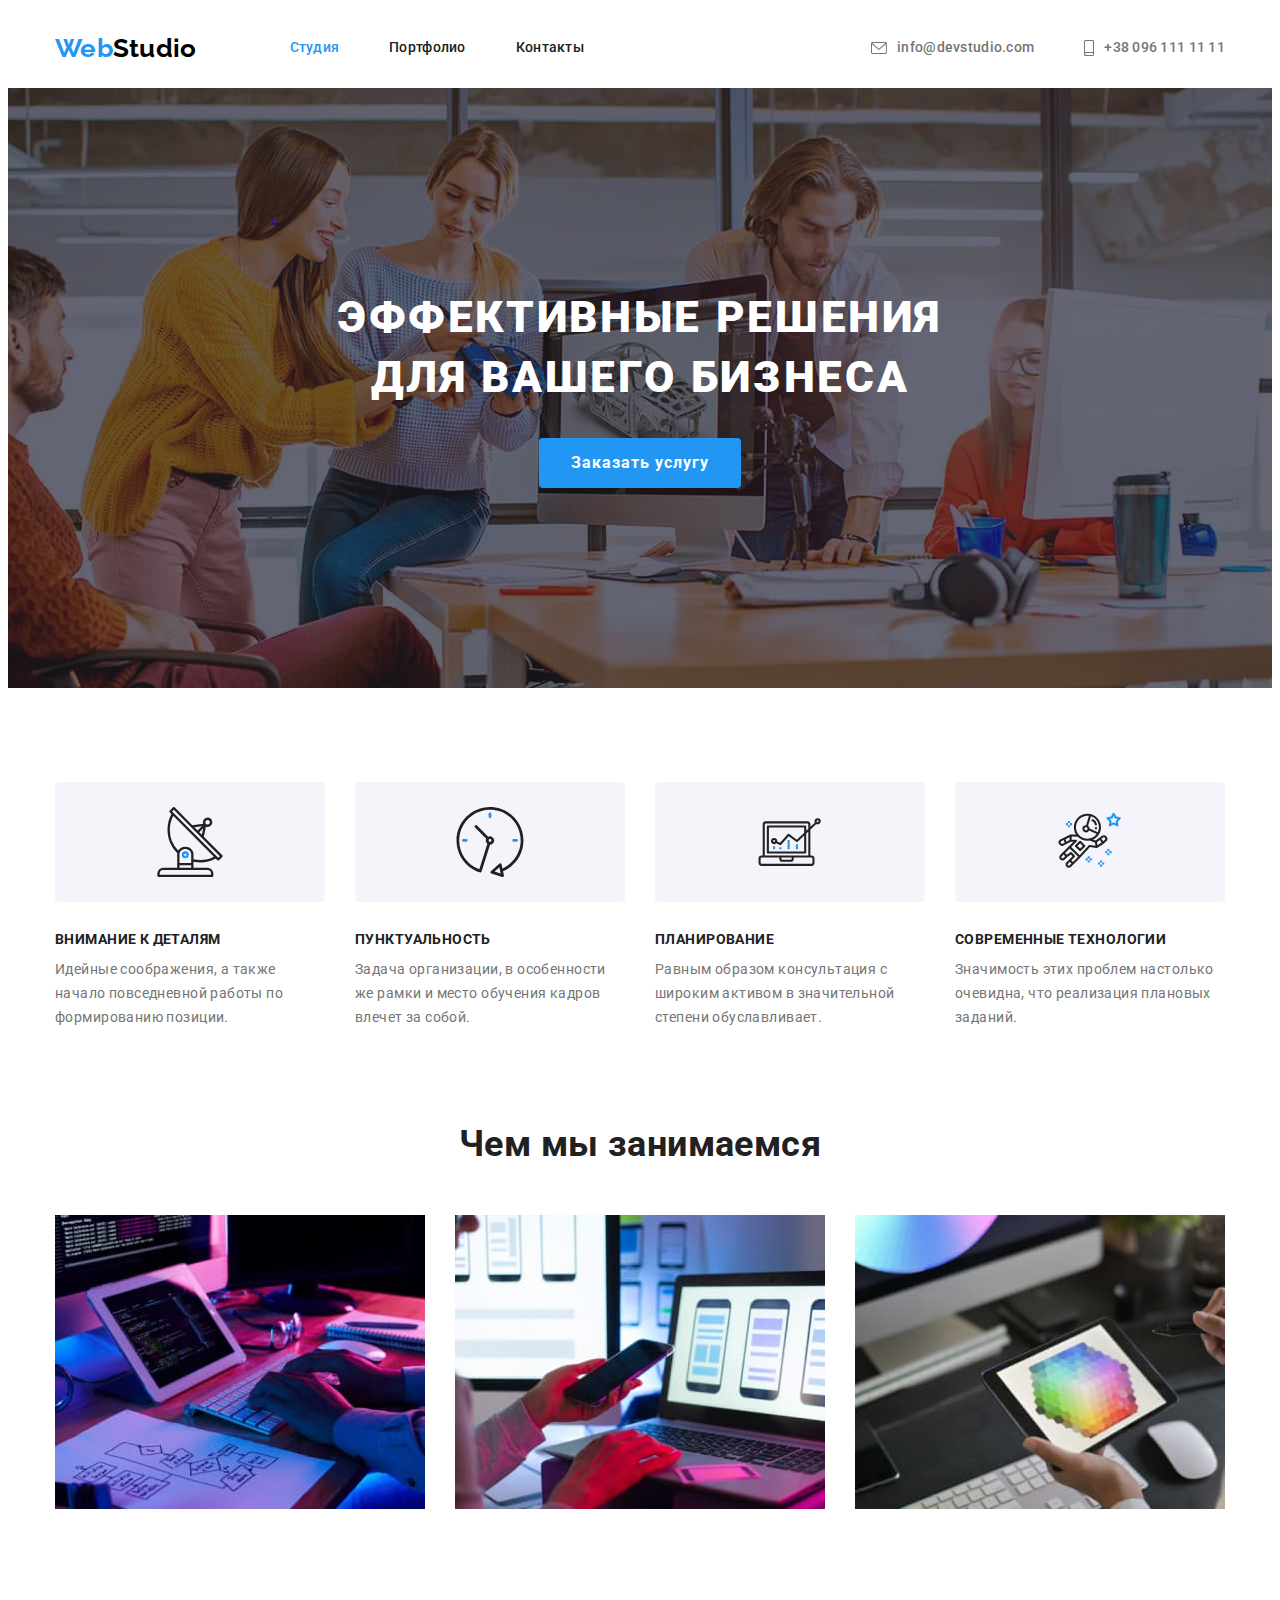
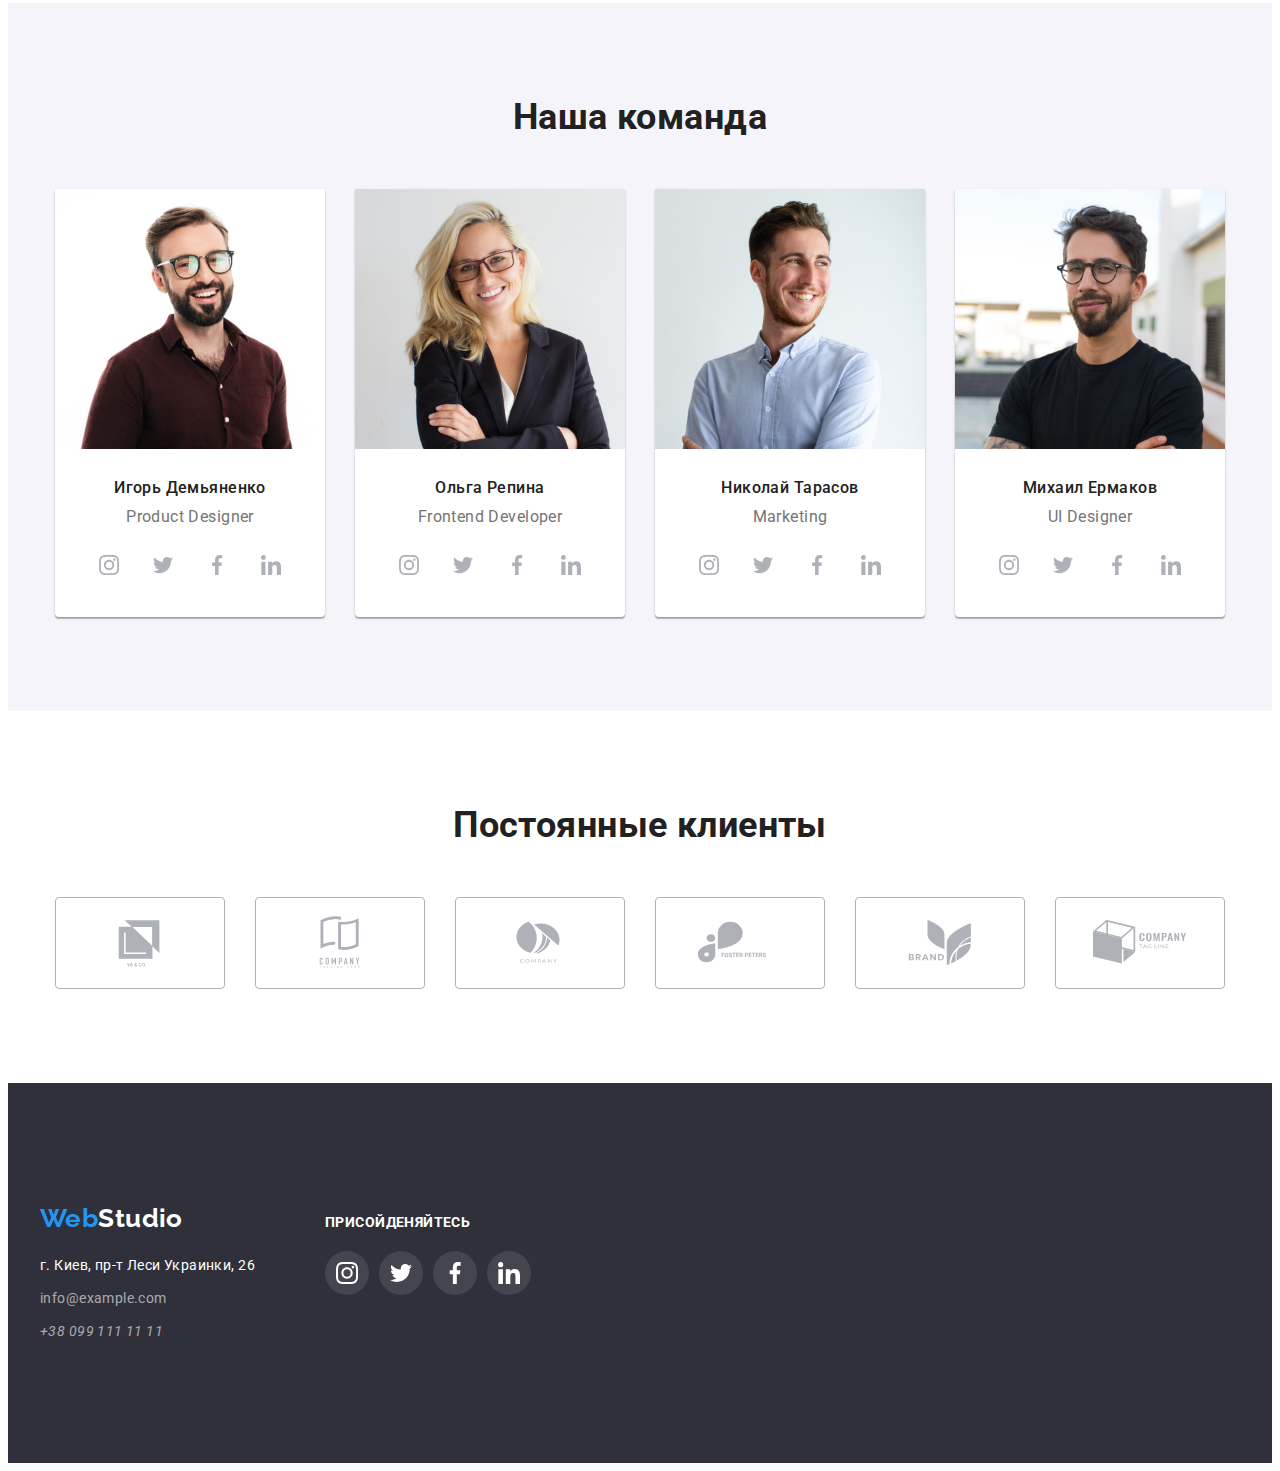
==== index.html @ d9e4a41f "Initial commit" ====
<!DOCTYPE html>
  <html lang="ru">
    <head>
      <meta charset="UTF-8" />
      <meta http-equiv="X-UA-Compatible" content="IE=edge" />
      <meta name="viewport" content="width=device-width, initial-scale=1.0" />
      <title>WebStudio</title>
      <link rel="preconnect" href="https://fonts.googleapis.com" />
      <link rel="preconnect" href="https://fonts.gstatic.com" crossorigin />
      <link rel="stylesheet" href="https://cdnjs.cloudflare.com/ajax/libs/modern-normalize/1.1.0/modern-normalize.min.css" integrity="sha512-wpPYUAdjBVSE4KJnH1VR1HeZfpl1ub8YT/NKx4PuQ5NmX2tKuGu6U/JRp5y+Y8XG2tV+wKQpNHVUX03MfMFn9Q==" crossorigin="anonymous" referrerpolicy="no-referrer" />
      <link
        href="https://fonts.googleapis.com/css2?family=Raleway:wght@700&family=Roboto:wght@400;500;700;900&display=swap"
        rel="stylesheet"
      />
      <link rel="stylesheet" href="./css/styles.css" />
    </head>
    <body>
      <!-------------------- header --------------------->
      <header class="header">
        <div class="header-container container ">
        <nav class="header-nav header-container">
        <a href="./index.html" class="header-logo logo link" lang="en"
            ><span class="logo-part">Web</span>Studio</a
          >
          <ul class="header-list list header-container">
            <li class="header-item">
              <a href="./index.html" class="header-link header link accent current">Студия</a>
            </li>
            <li class="header-item">
              <a href="./portfolio.html" class="header-link header link accent">Портфолио</a>
            </li>
            <li class="header-item">
              <a href="" class="header-link header link accent">Контакты</a>
            </li>
          </ul>
        </nav>
        <ul class="header-address list header-container">
          <li class="header-contact">
            <a href="mailto:info@devstudio.com" class="header-mail header link accent">
            <svg class="mail-logo icon" width="16" height="12"><use href="./images/icon-svg.svg#icon-mail"></use></svg>
              info@devstudio.com
          </a>
          </li>
          <li class="header-contact ">
            <a href="tel:+380961111111" class="header-tel header link accent">
            <svg class="phone-logo icon" width="10" height="16"><use href="./images/icon-svg.svg#icon-phone"></use></svg>
            +38 096 111 11 11</a>
          </li>
        </ul>
        </div>
      </header>
      <!-------------------- hero --------------------->
      <main>
        <section class="hero">
          <div class="container">
          <!--Эффективные решения для вашего бизнеса-->
          <h1 class="hero-title">Эффективные решения  для вашего бизнеса</h1>
          <button type="button" class="hero-button">Заказать услугу</button>
          </div>
        </section>
        <!-------------------- benefits --------------------->
        
        <section class="benefits section">
          <!--скрыть при помощи css (скрытый текст)-->
          <div class="container">
            <h2 class="benefits-title visually-hidden">Особенности компании</h2>
          <ul class="benefits-list list">
            <li class="benefits-item">
              <div class="benefits-img">
                <svg class="benefits-icon" width="70" height="70"><use href="./images/icon-svg.svg#icon-antenna"></use></svg>
              </div>
              <h3 class="benefits-pre-text">Внимание к деталям</h3>
              <p class="benefits-text">
                Идейные соображения, а также начало повседневной работы по
                формированию позиции.
              </p>
            </li>
            <li class="benefits-item">
              <div class="benefits-img">
                <svg class="benefits-icon" width="70" height="70"><use href="./images/icon-svg.svg#icon-clock"></use></svg>
              </div>
              <h3 class="benefits-pre-text">Пунктуальность</h3>
              <p class="benefits-text">
                Задача организации, в особенности же рамки и место обучения кадров
                влечет за собой.
              </p>
            </li>
            <li class="benefits-item">
              <div class="benefits-img">
                <svg class="benefits-icon" width="70" height="70"><use href="./images/icon-svg.svg#icon-diagram"></use></svg>
              </div>
              <h3 class="benefits-pre-text">Планирование</h3>
              <p class="benefits-text">
                Равным образом консультация с широким активом в значительной
                степени обуславливает.
              </p>
            </li>
            <li class="benefits-item">
              <div class="benefits-img">
                <svg class="benefits-icon" width="70" height="70"><use href="./images/icon-svg.svg#icon-astronaut"></use></svg>
              </div>
              <h3 class="benefits-pre-text">Современные технологии</h3>
              <p class="benefits-text">
                Значимость этих проблем настолько очевидна, что реализация
                плановых заданий.
              </p>
            </li>
          </ul></div>
        </section>
        <!-------------------- inform --------------------->
        <section class="inform section">
        <div class="container">  
          <h2 class="inform-title title">Чем мы занимаемся</h2>
          <ul class="inform-list list">
            <li class="inform-item">
              <img
                src="./images/img.jpg"
                alt="написание кода"
                width="370"
                height="294"
                class="inform-image"
              />
            </li>
            <li class="inform-item">
              <img
                src="./images/img-second.jpg"
                alt="разработка интерфеса"
                width="370"
                height="294"
                class="inform-image"
              />
            </li>
            <li class="inform-item">
              <img
                src="./images/img-3.jpg"
                alt="дизайн"
                width="370"
                height="294"
                class="inform-image"
              />
            </li>
          </ul></div>
        </section>
        <!-------------------- personal --------------------->
        <section class="personal section">
      <div class="container">   
        <h2 class="personal-title title">Наша команда</h2>
          <ul class="personal-list">
            <li class="personal-item list" >
              <img
                src="./images/ProductDesigner.jpg"
                alt="Product_Designer"
                width="270"
                height="260"
                class="personal-image"
              />
              <div class="card-team">
              <h3 class="personal-name">Игорь Демьяненко</h3>
              <p class="personal-text">Product Designer</p>
              <ul class="personal-soc list">
                <li class="personal-soc-item"><a href="" target="blank" rel="nofollow noopener noreferrer" class="personal-soc-link link"><svg class="personal-soc-icon"><use href="./images/icon-svg.svg#icon-instagram"></use></svg></a></li>
                <li class="personal-soc-item"><a href="" target="blank" rel="nofollow noopener noreferrer" class="personal-soc-link link"><svg class="personal-soc-icon"> <use href="./images/icon-svg.svg#icon-twitter"></use></svg></a></li>
                <li class="personal-soc-item"><a href="" target="blank" rel="nofollow noopener noreferrer" class="personal-soc-link link"><svg class="personal-soc-icon"> <use href="./images/icon-svg.svg#icon-facebook"></use></svg></a></li>
                <li class="personal-soc-item"><a href="" target="blank" rel="nofollow noopener noreferrer" class="personal-soc-link link"><svg class="personal-soc-icon"> <use href="./images/icon-svg.svg#icon-linkedin"></use></svg></a></li>
              </ul>
              </div>
            </li>
            <li class="personal-item list">
              <img
                src="./images/FrontendDeveloper.jpg"
                alt="FrontendDeveloper"
                width="270"
                height="260"
                class="personal-image"
              />
              <div class="card-team">
              <h3 class="personal-name">Ольга Репина</h3>
              <p class="personal-text">Frontend Developer</p>
            <ul class="personal-soc list">
                <li class="personal-soc-item"><a href="" target="blank" rel="nofollow noopener noreferrer" class="personal-soc-link link"><svg class="personal-soc-icon"><use href="./images/icon-svg.svg#icon-instagram"></use></svg></a></li>
                <li class="personal-soc-item"><a href="" target="blank" rel="nofollow noopener noreferrer" class="personal-soc-link link"><svg class="personal-soc-icon"> <use href="./images/icon-svg.svg#icon-twitter"></use></svg></a></li>
                <li class="personal-soc-item"><a href="" target="blank" rel="nofollow noopener noreferrer" class="personal-soc-link link"><svg class="personal-soc-icon"> <use href="./images/icon-svg.svg#icon-facebook"></use></svg></a></li>
                <li class="personal-soc-item"><a href="" target="blank" rel="nofollow noopener noreferrer" class="personal-soc-link link"><svg class="personal-soc-icon"> <use href="./images/icon-svg.svg#icon-linkedin"></use></svg></a></li>
              </ul>
            </div>
            </li>
            <li class="personal-item list">
              <img
                src="./images/Marketing.jpg"
                alt="Marketing"
                width="270"
                height="260"
                class="personal-image"
              />
              <div class="card-team">
              <h3 class="personal-name">Николай Тарасов</h3>
              <p class="personal-text">Marketing</p>
              <ul class="personal-soc list">
                <li class="personal-soc-item"><a href="" target="blank" rel="nofollow noopener noreferrer" class="personal-soc-link link"><svg class="personal-soc-icon"><use href="./images/icon-svg.svg#icon-instagram"></use></svg></a></li>
                <li class="personal-soc-item"><a href="" target="blank" rel="nofollow noopener noreferrer" class="personal-soc-link link"><svg class="personal-soc-icon"> <use href="./images/icon-svg.svg#icon-twitter"></use></svg></a></li>
                <li class="personal-soc-item"><a href="" target="blank" rel="nofollow noopener noreferrer" class="personal-soc-link link"><svg class="personal-soc-icon"> <use href="./images/icon-svg.svg#icon-facebook"></use></svg></a></li>
                <li class="personal-soc-item"><a href="" target="blank" rel="nofollow noopener noreferrer" class="personal-soc-link link"><svg class="personal-soc-icon"> <use href="./images/icon-svg.svg#icon-linkedin"></use></svg></a></li>
              </ul>
              </div>
            </li>
            <li class="personal-item list">
              <img
                src="./images/UIDesigner.jpg"
                alt="UIDesigner"
                width="270"
                height="260"
                class="personal-image"
              />
              <div class="card-team">
              <h3 class="personal-name">Михаил Ермаков</h3>
              <p class="personal-text">UI Designer</p>
              <ul class="personal-soc list">
                <li class="personal-soc-item"><a href="" target="blank" rel="nofollow noopener noreferrer" class="personal-soc-link link"><svg class="personal-soc-icon"><use href="./images/icon-svg.svg#icon-instagram"></use></svg></a></li>
                <li class="personal-soc-item"><a href="" target="blank" rel="nofollow noopener noreferrer" class="personal-soc-link link"><svg class="personal-soc-icon"> <use href="./images/icon-svg.svg#icon-twitter"></use></svg></a></li>
                <li class="personal-soc-item"><a href="" target="blank" rel="nofollow noopener noreferrer" class="personal-soc-link link"><svg class="personal-soc-icon"> <use href="./images/icon-svg.svg#icon-facebook"></use></svg></a></li>
                <li class="personal-soc-item"><a href="" target="blank" rel="nofollow noopener noreferrer" class="personal-soc-link link"><svg class="personal-soc-icon"> <use href="./images/icon-svg.svg#icon-linkedin"></use></svg></a></li>
              </ul>
              </div>
            </li>
          </ul></div>
        </section>
      </main>
      <!-------------------- client --------------------->
      <section class="client-section section">
        <div class="our-client container">
        <h2 class="title-client title">Постоянные клиенты</h2>
        <ul class="list list-client">
          <li class="item-client">
            <a href="" class="link client-link" target="_blank" rel="noreferrer noopener nofollow">
              <svg class="client-icon" >
                <use href="./images/icon-svg.svg#icon-yaco"></use>
              </svg>
            </a>
          </li>
          <li class="item-client">
            <a href="" class="link client-link" target="_blank" rel="noreferrer noopener nofollow">
              <svg class="client-icon">
                <use href="./images/icon-svg.svg#icon-tagle-here"></use>
              </svg>
            </a>
          </li>
          <li class="item-client">
            <a href="" class="link client-link" target="_blank" rel="noreferrer noopener nofollow">
              <svg class="client-icon">
                <use href="./images/icon-svg.svg#icon-company"></use>
              </svg>
            </a>
          </li>
          <li class="item-client">
            <a href="" class="link client-link" target="_blank" rel="noreferrer noopener nofollow">
              <svg class="client-icon">
                <use href="./images/icon-svg.svg#icon-foster-peters"></use>
              </svg>
            </a>
          </li>
          <li class="item-client">
            <a href="" class="link client-link" target="_blank" rel="noreferrer noopener nofollow">
              <svg class="client-icon">
                <use href="./images/icon-svg.svg#icon-brend"></use>
              </svg>
            </a>
          </li>
          <li class="item-client">
            <a href="" class="link client-link" target="_blank" rel="noreferrer noopener nofollow">
              <svg class="client-icon">
                <use href="/images/icon-svg.svg#icon-company-tag-line"></use>
              </svg>
            </a>
          </li>
        </ul>
      </div>
      </section>
        <!-------------------- contacts-footer --------------------->
      <div class="footer-container footer">
      <footer class="container footer footer-container ">
        <div class="footer-secsion " >
        <a href="./index.html" class="footer-logo logo link" lang="en"
            ><span class="logo-part">Web</span>Studio</a
          >
        <address class="contact-footer ">
          <ul class="contact-list list">
            <li class="contact-item">
              <a
                href="https://goo.gl/maps/FX4csDSYSpoSxQZz6"
                target="_blank"
                rel="noopener nofollow noreferrer"
                class="contact-link contact link btn-accent"
              >
                г. Киев, пр-т Леси Украинки, 26
              </a>
            </li>
            <li class="contact-item">
              <a href="mailto:info@example.com" class="contact-mail contact link btn-accent"
                >info@example.com</a
              >
            </li>
            <li class="contact-item">
              <a href="tel:+380991111111" class="contact-tel contact link btn-accent"
                >+38 099 111 11 11</a
              >
            </li>
          </ul>
          </address>
        </div>
        <!-------------------- contacts-footer-soc --------------------->
        <div>
          <p class="text-footer-soc">Присойденяйтесь</p>
            <ul class="list list-footer-soc">
              <li class="item-footer-soc">
                <a href="" target="_blank" rel="noreferrer nofollow noopener" class="link link-footer-soc">
                  <svg class="icon-footer-soc">
                    <use href="./images/icon-svg.svg#icon-instagram"></use>
                  </svg>
                </a>
              </li>
              <li class="item-footer-soc">
                <a href="" target="_blank" rel="noreferrer nofollow noopener" class="link link-footer-soc">
                  <svg class="icon-footer-soc">
                    <use href="./images/icon-svg.svg#icon-twitter"></use>
                  </svg>
                </a>
              </li>
              <li class="item-footer-soc">
                <a href="" target="_blank" rel="noreferrer nofollow noopener" class="link link-footer-soc">
                  <svg class="icon-footer-soc">
                    <use href="./images/icon-svg.svg#icon-facebook"></use>
                  </svg>
                </a>
              </li>
              <li class="item-footer-soc">
                <a href="" target="_blank" rel="noreferrer nofollow noopener" class="link link-footer-soc">
                  <svg class="icon-footer-soc">
                    <use href="./images/icon-svg.svg#icon-linkedin"></use>
                  </svg>
                </a>
              </li>
            </ul>
        </div>
      </div>
    </section>
    </body>
  </html>
---- css/styles.css ----
:root {
  --background-white-color: #fff;
  --accent-blue-color: #2196f3;
  --text-link-color: #212121;
  --logo-black-color: #000000;
  --hero-white-color: #fff;
  --background-hero-color: #2f303a; /*тимчасово*/
  --main-body-color: #757575;
  --btn-black-color: #212121;
  --btn-back-color: #2196f3;
  --btn-white-color: #fff;
  --header-link-color: #212121;
  --personal-back-color: #f5f4fa;
  --footer-contact-color: rgba(255, 255, 255, 0.6);
  --footer-text-white: #fff;
  --portfolio-btn-background-color: #f5f4fa;
  --portfolio-btn-txt-color: #212121;
  --btn-back-hover-color: #188ce8;
  --card-back-personal-color: #fff;
  --card-back-portfolio-color: #fff;
  --icon-color-back: #afb1b8;
  --footer-icon-color: #ffffff;
  --footer-icon-back: rgba(255, 255, 255, 0.1);
  --border-client-icon: #afb1b8;
  --client-icon: #afb1b8;
  --background-benefits-icon: #f5f4fa;
}
body {
  font-family: 'Roboto', sans-serif;
  letter-spacing: 0.03em;
  color: var(--main-body-color);
  font-size: 14px;
  background-color: var(--background-white-color);
}

p,
h1,
h2,
h3,
h4,
h5,
h6 {
  margin: 0;
}
ul {
  margin: 0;
  padding-left: 0;
}
img {
  display: block;
  max-width: 100%;
  height: auto;
}
button {
  display: block;
  margin: 0 auto;
  cursor: pointer;
  border: none;
  border-radius: 4px;
}
.container {
  width: 1200px;
  padding-left: 15px;
  padding-right: 15px;
  margin: 0 auto;
}
.section {
  padding-top: 94px;
  padding-bottom: 94px;
}
.list {
  margin: 0;
  padding-left: 0;
  list-style: none;
}
.link {
  text-decoration: none;
}
.visually-hidden {
  position: absolute;
  white-space: nowrap;
  width: 1px;
  height: 1px;
  overflow: hidden;
  border: 0;
  padding: 0;
  clip: rect(0 0 0 0);
  clip-path: inset(50%);
  margin: -1px;
}
*,
*::before,
*::after {
  box-sizing: border-box;
}

/*-------------------- header ---------------------*/
.header-container {
  display: flex;
  align-items: center;
}
.header-list {
  display: flex;
}
.header-list .header-item + .header-item {
  margin-left: 50px;
}
.header-logo {
  display: inline;
  margin-right: 93px;
}
.logo {
  font-family: 'Raleway', sans-serif;
  color: var(--logo-black-color);
  font-weight: 700;
  font-size: 26px;
  line-height: 1.19;
}
.title {
  font-weight: 700;
  font-size: 36px;
  line-height: 1.16;
  text-align: center;
  color: var(--text-link-color);
}
.header {
  display: flex;
  align-items: center;
  font-weight: 500;
  line-height: 1.14;
  letter-spacing: 0.02em;
}

.header-logo span {
  color: var(--accent-blue-color);
}
.header-link {
  display: block;
  padding-top: 32px;
  padding-bottom: 32px;

  color: var(--header-link-color);
}
.header-address {
  display: flex;
  margin-left: auto;
}
.header-address .header-contact + .header-contact {
  margin-left: 50px;
}
.accent:hover,
.accent:focus {
  color: var(--accent-blue-color);
}
.current {
  color: var(--accent-blue-color);
}
.header-mail,
.header-tel {
  color: var(--main-body-color);
}
.icon {
  margin-right: 10px;
  fill: currentColor;
}
/*-------------------- hero --------------------*/
.hero {
  text-align: center;
  background-color: var(--background-hero-color);
  background-image: linear-gradient(
      rgba(47, 48, 58, 0.4),
      rgba(47, 48, 58, 0.4)
    ),
    url(../images/hero-img.jpg);
  background-repeat: no-repeat;
  background-position: center;
  background-size: cover;
  max-width: 1600px;
  height: 600px;
  margin: 0 auto;

  padding-top: 200px;
  padding-bottom: 200px;
}
.hero-title {
  width: 696px;
  margin-left: auto;
  margin-right: auto;
  margin-bottom: 30px;
  font-weight: 900;
  font-size: 44px;
  line-height: 1.36;
  text-align: center;
  letter-spacing: 0.06em;
  text-transform: uppercase;
  color: var(--hero-white-color);
}
.hero-button {
  padding: 10px 32px;
  border: 0px;

  font-family: inherit;
  font-style: normal;
  font-weight: 700;
  font-size: 16px;
  line-height: 1.88;
  letter-spacing: 0.06em;
  color: var(--btn-white-color);
  background-color: var(--btn-back-color);
  cursor: pointer;
}
.hero-button:hover,
.hero-button:focus {
  background-color: var(--btn-back-hover-color);
  box-shadow: 0px 4px 4px rgba(0, 0, 0, 0.15);
}

/*-------------------- benefits --------------------*/
.benefits-list {
  display: flex;
  column-gap: 30px;
}
.benefits-img {
  display: flex;
  justify-content: center;
  align-items: center;
  gap: 30px;

  width: 270px;
  height: 120px;
  background-color: var(--background-benefits-icon);
  border-radius: 4px;
  margin-bottom: 30px;
}
.benefits-item {
  width: calc((100% - 90px) / 4);
}
.benefits-pre-text {
  margin-bottom: 10px;
  font-size: 14px;
  font-weight: 700;
  line-height: 1.14;
  color: var(--text-link-color);
  text-transform: uppercase;
}
.benefits-text {
  line-height: 1.71;
}
/*-------------------- inform --------------------*/
.inform {
  padding-top: 0;
}
.inform-list {
  display: flex;
  column-gap: 30px;
}
.inform-item {
  width: calc((100% - 60px) / 3);
}
.inform-title {
  margin-bottom: 50px;
}
/*-------------------- personal --------------------*/
.personal {
  background-color: var(--personal-back-color);
}
.personal-list {
  display: flex;
  column-gap: 30px;
}
.personal-item {
  width: calc((100% - 90px) / 4);
  max-width: 100%;
  height: auto;

  background: var(--card-back-personal-color);
  box-shadow: 0px 1px 3px rgba(0, 0, 0, 0.12), 0px 1px 1px rgba(0, 0, 0, 0.14),
    0px 2px 1px rgba(0, 0, 0, 0.2);
  border-radius: 0px 0px 4px 4px;
}
.card-team {
  padding: 30px 0;
}
.personal-name {
  margin-bottom: 10px;
  text-align: center;
  font-weight: 500;
  font-size: 16px;
  line-height: 1.18;
  color: var(--text-link-color);
}
.personal-text {
  text-align: center;
  font-size: 16px;
  line-height: 1.18;
  margin-bottom: 16px;
}
.personal-title {
  margin-bottom: 50px;
}
.personal-soc {
  display: flex;
  justify-content: center;
  gap: 10px;
}
.personal-soc-link {
  display: flex;
  align-items: center;
  justify-content: center;
  width: 44px;
  height: 44px;
  border-radius: 50%;
  color: var(--border-client-icon);
}
.personal-soc-icon {
  fill: currentColor;
  width: 20px;
  height: 20px;
}
.personal-soc-link:hover,
.personal-soc-link:focus {
  background-color: var(--accent-blue-color);
  color: var(--btn-white-color);
}

/*-----------------------client---------------------------- */
.title-client {
  margin-bottom: 50px;
}
.list-client {
  display: flex;
  justify-content: center;
  gap: 30px;
}
.client-link {
  display: flex;
  justify-content: center;
  align-items: center;
  border: 1px solid var(--border-client-icon);
  color: var(--client-icon);
  border-radius: 4px;
  width: 170px;
  height: 92px;
}
.client-link:hover,
.client-link:focus {
  border-color: var(--accent-blue-color);
  color: var(--accent-blue-color);
}

.client-icon {
  fill: currentColor;
  width: 106px;
  height: 60px;
}

/*------------------ contacts-footer ------------*/
.footer-container {
  display: flex;
  align-items: baseline;
}
.footer-secsion {
  margin-right: 70px;
}
.footer {
  background-color: var(--background-hero-color);
  padding: 60px 0;
}
.footer-logo {
  display: block;
  color: var(--hero-white-color);
  margin-bottom: 20px;
}
.logo-part {
  color: var(--accent-blue-color);
}
.contact-item:not(:last-child) {
  font-style: normal;
  margin-bottom: 9px;
}
.contact {
  line-height: 1.71;
}
.contact-mail,
.contact-tel {
  color: rgba(255, 255, 255, 0.6);
}
.contact-link {
  color: var(--footer-text-white);
}
.btn-accent:hover,
.btn-accent:focus {
  color: var(--accent-blue-color);
}

/* ----------------contacts-footer-soc------------------ */

.list-footer-soc {
  display: flex;
  gap: 10px;
}

.text-footer-soc {
  margin-bottom: 20px;

  font-weight: 700;
  font-size: 14px;
  line-height: 1.14;
  letter-spacing: 0.03em;
  text-transform: uppercase;
  color: var(--footer-text-white);
}
.link-footer-soc {
  display: flex;
  align-items: center;
  justify-content: center;
  color: var(--footer-icon-color);

  width: 44px;
  height: 44px;
  border-radius: 50%;
  background-color: var(--footer-icon-back);
  background-repeat: no-repeat;
  background-position: center;
  background-size: cover;
  max-width: 1600px;
  margin: 0 auto;
}
.link-footer-soc:hover,
.link-footer-soc:focus {
  background-color: var(--accent-blue-color);
}
.icon-footer-soc {
  width: 22px;
  height: 22px;
  fill: currentColor;
}
/*--------------------- portfolio --------------------*/
.header-portfolio {
  border-bottom: 1px solid #ececec;
}
.porfolio-list-button {
  display: flex;
  justify-content: center;
  margin-left: auto;
  margin-right: auto;
  margin-bottom: 50px;
  gap: 8px;
}
/* .porfolio-list-button > .porfolio-item:not(:last-child) {
  margin-right: 8px;
} */

.portfolio-list {
  display: flex;
  flex-wrap: wrap;
  gap: 30px;
}
.portfolio-link {
  display: block;
}
.portfolio-link:hover,
.portfolio-link:focus {
  box-shadow: 0px 1px 1px rgba(0, 0, 0, 0.12), 0px 4px 4px rgba(0, 0, 0, 0.06),
    1px 4px 6px rgba(0, 0, 0, 0.16);
}
.portfolio-item-after {
  width: calc((100% - 60px) / 3);
}

.portfolio-card {
  padding: 20px 24px;
  border: 1px solid #eeeeee;
  border-top: 0;
}
.portfolio-title {
  margin-bottom: 4px;

  font-weight: 700;
  font-size: 18px;
  line-height: 2;
  letter-spacing: 0.06em;
  color: var(--text-link-color);
}
.portfolio-text {
  font-size: 16px;
  line-height: 1.88;
  color: var(--main-body-color);
}

.portfolio-button {
  padding: 6px 22px;
  border-radius: 4px;
  border: 0;
  cursor: pointer;

  font-weight: 500;
  font-size: 16px;
  line-height: 1.62;
  background-color: var(--portfolio-btn-background-color);
  color: var(--portfolio-btn-txt-color);
  letter-spacing: 0.03em;
}

.portfolio-button:hover,
.portfolio-button:focus {
  background-color: var(--btn-back-color);
  color: var(--btn-white-color);
  box-shadow: 0px 3px 1px rgba(0, 0, 0, 0.1), 0px 1px 2px rgba(0, 0, 0, 0.08),
    0px 2px 2px rgba(0, 0, 0, 0.12);
}
.portfolio-current {
  background-color: var(--accent-blue-color);
  color: var(--btn-white-color);
  box-shadow: 0px 3px 1px rgba(0, 0, 0, 0.1), 0px 1px 2px rgba(0, 0, 0, 0.08),
    0px 2px 2px rgba(0, 0, 0, 0.12);
}
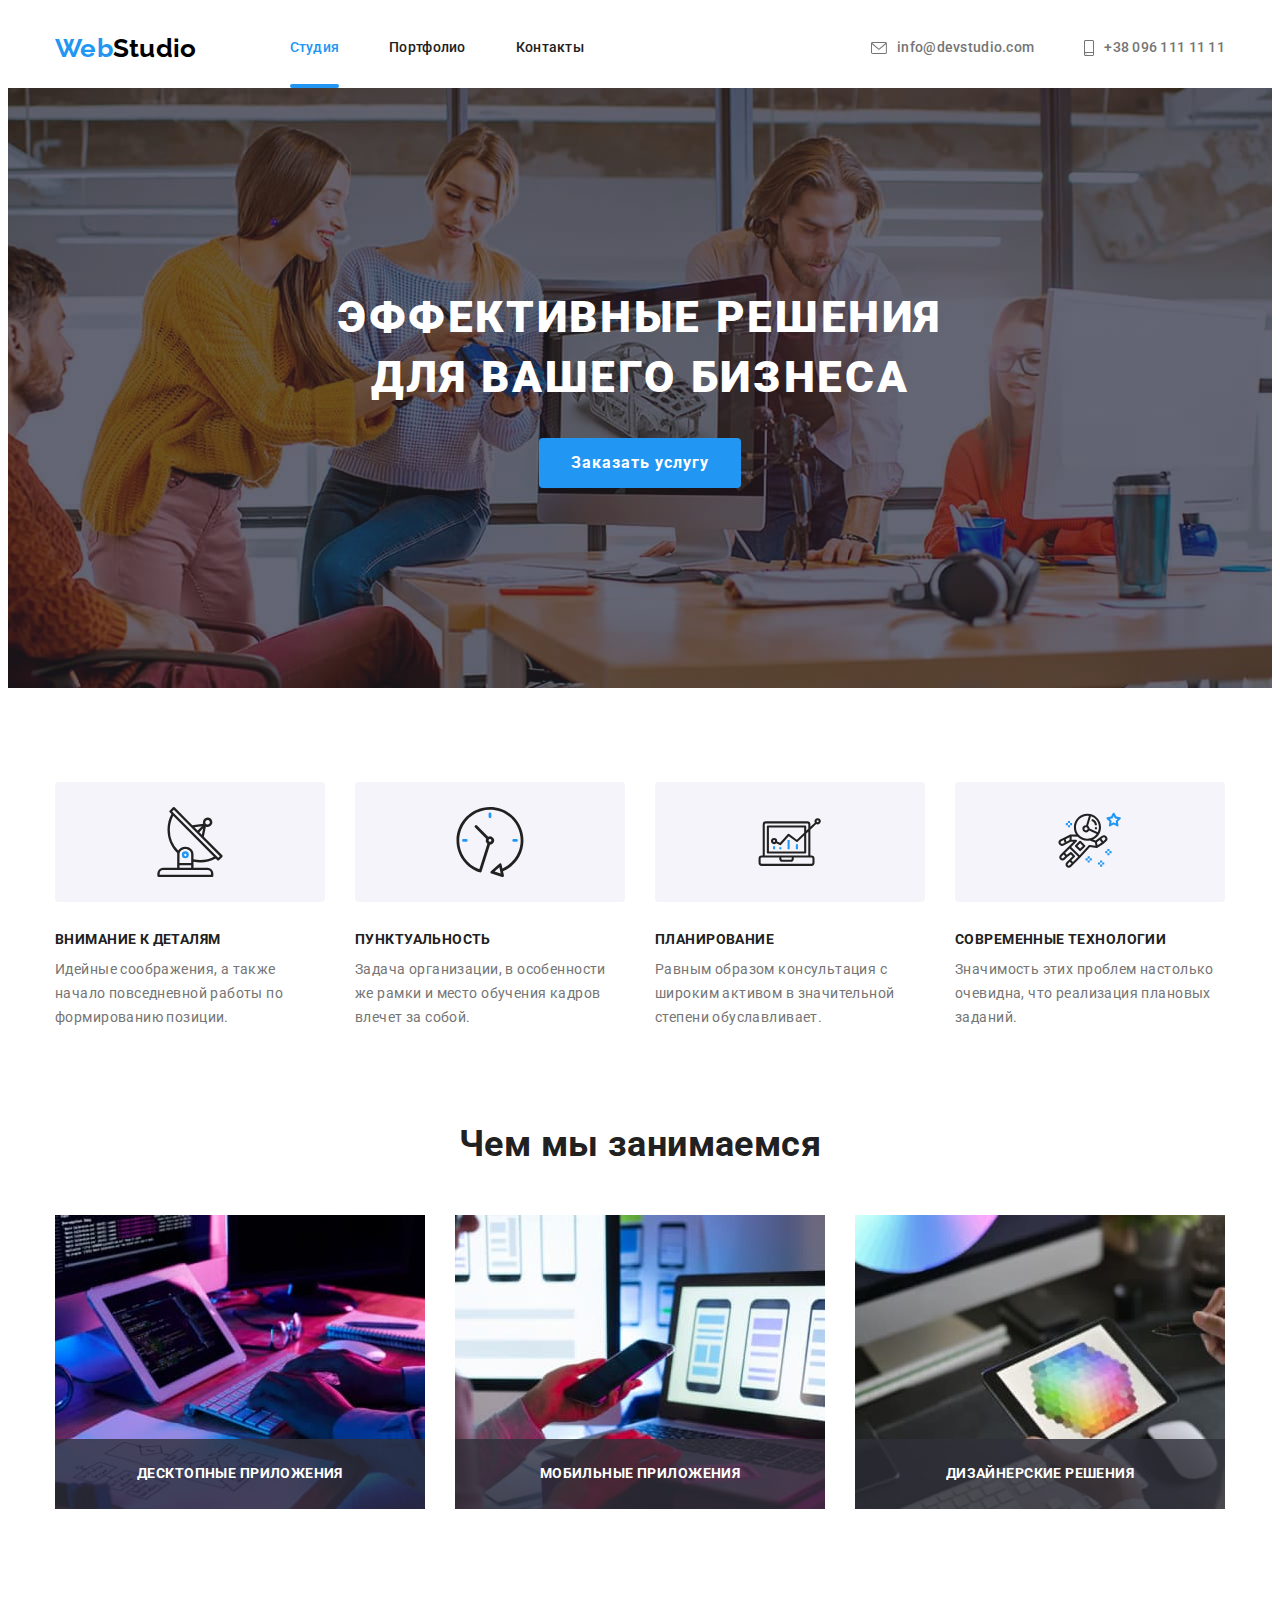
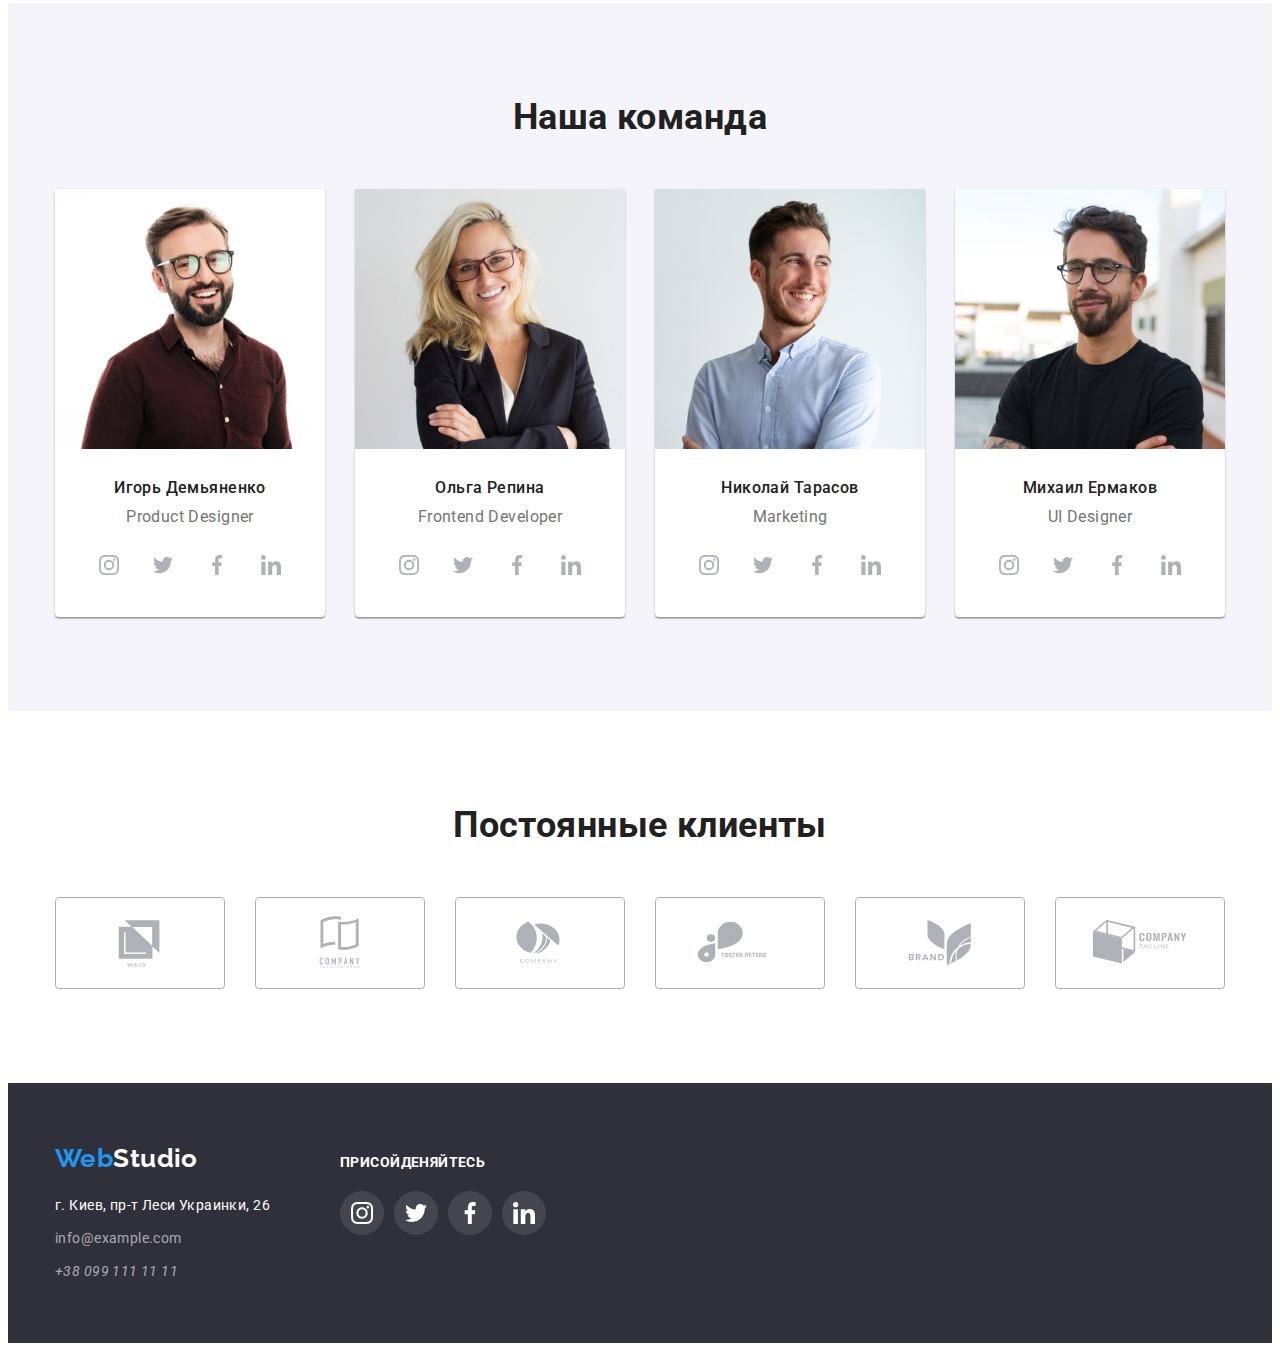
==== commit d92771c0: "1" ====
--- a/index.html
+++ b/index.html
@@ -55,7 +55,7 @@
           <div class="container">
           <!--Эффективные решения для вашего бизнеса-->
           <h1 class="hero-title">Эффективные решения  для вашего бизнеса</h1>
-          <button type="button" class="hero-button">Заказать услугу</button>
+          <button type="button" class="hero-button" data-modal-open>Заказать услугу</button>
           </div>
         </section>
         <!-------------------- benefits --------------------->
@@ -109,10 +109,11 @@
         </section>
         <!-------------------- inform --------------------->
         <section class="inform section">
-        <div class="container">  
+        <div class=" container">  
           <h2 class="inform-title title">Чем мы занимаемся</h2>
           <ul class="inform-list list">
             <li class="inform-item">
+              <div class="inform-img-thumb">
               <img
                 src="./images/img.jpg"
                 alt="написание кода"
@@ -120,8 +121,12 @@
                 height="294"
                 class="inform-image"
               />
+              
+              <p class="text-inform">Десктопные приложения</p>
+                          </div>
             </li>
             <li class="inform-item">
+              <div class="inform-img-thumb">
               <img
                 src="./images/img-second.jpg"
                 alt="разработка интерфеса"
@@ -129,8 +134,11 @@
                 height="294"
                 class="inform-image"
               />
+              <p class="text-inform">Мобильные приложения</p>
+            </div>
             </li>
             <li class="inform-item">
+              <div class="inform-img-thumb">
               <img
                 src="./images/img-3.jpg"
                 alt="дизайн"
@@ -138,6 +146,8 @@
                 height="294"
                 class="inform-image"
               />
+              <p class="text-inform">Дизайнерские решения</p>
+            </div>
             </li>
           </ul></div>
         </section>
@@ -268,7 +278,7 @@
           <li class="item-client">
             <a href="" class="link client-link" target="_blank" rel="noreferrer noopener nofollow">
               <svg class="client-icon">
-                <use href="/images/icon-svg.svg#icon-company-tag-line"></use>
+                <use href="./images/icon-svg.svg#icon-company-tag-line"></use>
               </svg>
             </a>
           </li>
@@ -276,8 +286,9 @@
       </div>
       </section>
         <!-------------------- contacts-footer --------------------->
-      <div class="footer-container footer">
-      <footer class="container footer footer-container ">
+      
+      <footer class="footer ">
+        <div class="footer-container container">
         <div class="footer-secsion " >
         <a href="./index.html" class="footer-logo logo link" lang="en"
             ><span class="logo-part">Web</span>Studio</a
@@ -343,5 +354,13 @@
         </div>
       </div>
     </section>
+    <div class="backdrop is-hidden" data-modal>
+    <div class="modal">
+      <button type="button" class="icon-close" data-modal-close>
+        <svg class="icon-btn" width="18" height="18"><use href="./images/icon-svg.svg#icon-close"></use></svg>
+      </button>
+    </div>
+    </div>
+    <script src="./js/modal.js"></script>
     </body>
   </html>--- a/css/styles.css
+++ b/css/styles.css
@@ -24,6 +24,9 @@
   --border-client-icon: #afb1b8;
   --client-icon: #afb1b8;
   --background-benefits-icon: #f5f4fa;
+  --back-inform-text-color: rgba(47, 48, 58, 0.8);
+  --timing-function: cubic-bezier(0.4, 0, 0.2, 1);
+  --backdrop-back-color: rgba(0, 0, 0, 0.2);
 }
 body {
   font-family: 'Roboto', sans-serif;
@@ -129,12 +132,16 @@
   font-weight: 500;
   line-height: 1.14;
   letter-spacing: 0.02em;
+  transition-property: color;
+  transition-duration: 250ms;
+  transition-timing-function: cubic-bezier(0.4, 0, 0.2, 1);
 }
 
 .header-logo span {
   color: var(--accent-blue-color);
 }
 .header-link {
+  position: relative;
   display: block;
   padding-top: 32px;
   padding-bottom: 32px;
@@ -152,9 +159,7 @@
 .accent:focus {
   color: var(--accent-blue-color);
 }
-.current {
-  color: var(--accent-blue-color);
-}
+
 .header-mail,
 .header-tel {
   color: var(--main-body-color);
@@ -163,6 +168,21 @@
   margin-right: 10px;
   fill: currentColor;
 }
+.current {
+  color: var(--accent-blue-color);
+}
+.current::after {
+  content: '';
+  position: absolute;
+  left: 0;
+  bottom: 0;
+  display: block;
+  width: 100%;
+  height: 4px;
+  border-radius: 2px;
+  background: var(--accent-blue-color);
+}
+
 /*-------------------- hero --------------------*/
 .hero {
   text-align: center;
@@ -260,6 +280,27 @@
 .inform-title {
   margin-bottom: 50px;
 }
+.inform-img-thumb {
+  position: relative;
+}
+.text-inform {
+  position: absolute;
+  display: flex;
+  justify-content: center;
+  align-items: center;
+  bottom: 0;
+  width: 370px;
+  height: 70px;
+
+  font-weight: 700;
+  font-size: 14px;
+  line-height: 1.14;
+  letter-spacing: 0.03em;
+  text-transform: uppercase;
+
+  color: var(--btn-white-color);
+  background: var(--back-inform-text-color);
+}
 /*-------------------- personal --------------------*/
 .personal {
   background-color: var(--personal-back-color);
@@ -311,6 +352,9 @@
   height: 44px;
   border-radius: 50%;
   color: var(--border-client-icon);
+  transition-property: color, background-color;
+  transition-duration: 250ms;
+  transition-timing-function: cubic-bezier(0.4, 0, 0.2, 1);
 }
 .personal-soc-icon {
   fill: currentColor;
@@ -341,6 +385,9 @@
   border-radius: 4px;
   width: 170px;
   height: 92px;
+  transition-property: color, border-color;
+  transition-duration: 250ms;
+  transition-timing-function: cubic-bezier(0.4, 0, 0.2, 1);
 }
 .client-link:hover,
 .client-link:focus {
@@ -415,6 +462,9 @@
   align-items: center;
   justify-content: center;
   color: var(--footer-icon-color);
+  transition-property: background-color;
+  transition-duration: 250ms;
+  transition-timing-function: cubic-bezier(0.4, 0, 0.2, 1);
 
   width: 44px;
   height: 44px;
@@ -456,9 +506,7 @@
   flex-wrap: wrap;
   gap: 30px;
 }
-.portfolio-link {
-  display: block;
-}
+
 .portfolio-link:hover,
 .portfolio-link:focus {
   box-shadow: 0px 1px 1px rgba(0, 0, 0, 0.12), 0px 4px 4px rgba(0, 0, 0, 0.06),
@@ -500,8 +548,10 @@
   background-color: var(--portfolio-btn-background-color);
   color: var(--portfolio-btn-txt-color);
   letter-spacing: 0.03em;
-}
-
+  transition-property: color, box-shadow, background-color;
+  transition-duration: 250ms;
+  transition-timing-function: cubic-bezier(0.4, 0, 0.2, 1);
+}
 .portfolio-button:hover,
 .portfolio-button:focus {
   background-color: var(--btn-back-color);
@@ -515,3 +565,81 @@
   box-shadow: 0px 3px 1px rgba(0, 0, 0, 0.1), 0px 1px 2px rgba(0, 0, 0, 0.08),
     0px 2px 2px rgba(0, 0, 0, 0.12);
 }
+
+.portfolio-thumb {
+  position: relative;
+  overflow: hidden;
+}
+.porfolio-overlay {
+  position: absolute;
+  top: 0;
+  left: 0;
+  width: 100%;
+  height: 100%;
+
+  padding: 63px 24px;
+  font-size: 18px;
+  line-height: 1.55;
+  letter-spacing: 0.03em;
+  color: var(--btn-white-color);
+  background: rgba(33, 150, 243, 0.9);
+
+  transform: translateY(100%);
+  transition-duration: 250ms;
+  transition-timing-function: cubic-bezier(0.4, 0, 0.2, 1);
+}
+.portfolio-thumb:hover .porfolio-overlay {
+  transform: translateY(0%);
+}
+/*---------------------backdrop ---------------------*/
+.backdrop {
+  position: fixed;
+  width: 100%;
+  height: 100%;
+  top: 0;
+  background-color: rgba(0, 0, 0, 0.2);
+  transition: opacity 250ms var(--timing-function), visibility 250ms;
+}
+.modal {
+  position: absolute;
+  top: 50%;
+  left: 50%;
+  width: 528px;
+  min-height: 581px;
+  background: var(--background-white-color);
+  box-shadow: 0px 1px 3px rgba(0, 0, 0, 0.12), 0px 1px 1px rgba(0, 0, 0, 0.14),
+    0px 2px 1px rgba(0, 0, 0, 0.2);
+  border-radius: 4px;
+  transform: translate(-50%, -50%) scale(1);
+  transition: transform, opacity;
+  transition-duration: 250ms;
+  transition-timing-function: cubic-bezier(0.4, 0, 0.2, 1);
+  opacity: 1;
+}
+.backdrop.is-hidden .modal {
+  transform: translate(-50%, -50%) scale(0);
+  opacity: 0;
+}
+.icon-btn {
+  width: 18px;
+  height: 18px;
+}
+.icon-close {
+  position: absolute;
+  display: flex;
+  align-items: center;
+  justify-content: center;
+  top: 8px;
+  right: 8px;
+  width: 30px;
+  height: 30px;
+
+  background-color: var(--background-white-color);
+  border-radius: 50%;
+  border: 1px solid rgba(0, 0, 0, 0.1);
+}
+.is-hidden {
+  opacity: 0;
+  visibility: hidden;
+  pointer-events: none;
+}
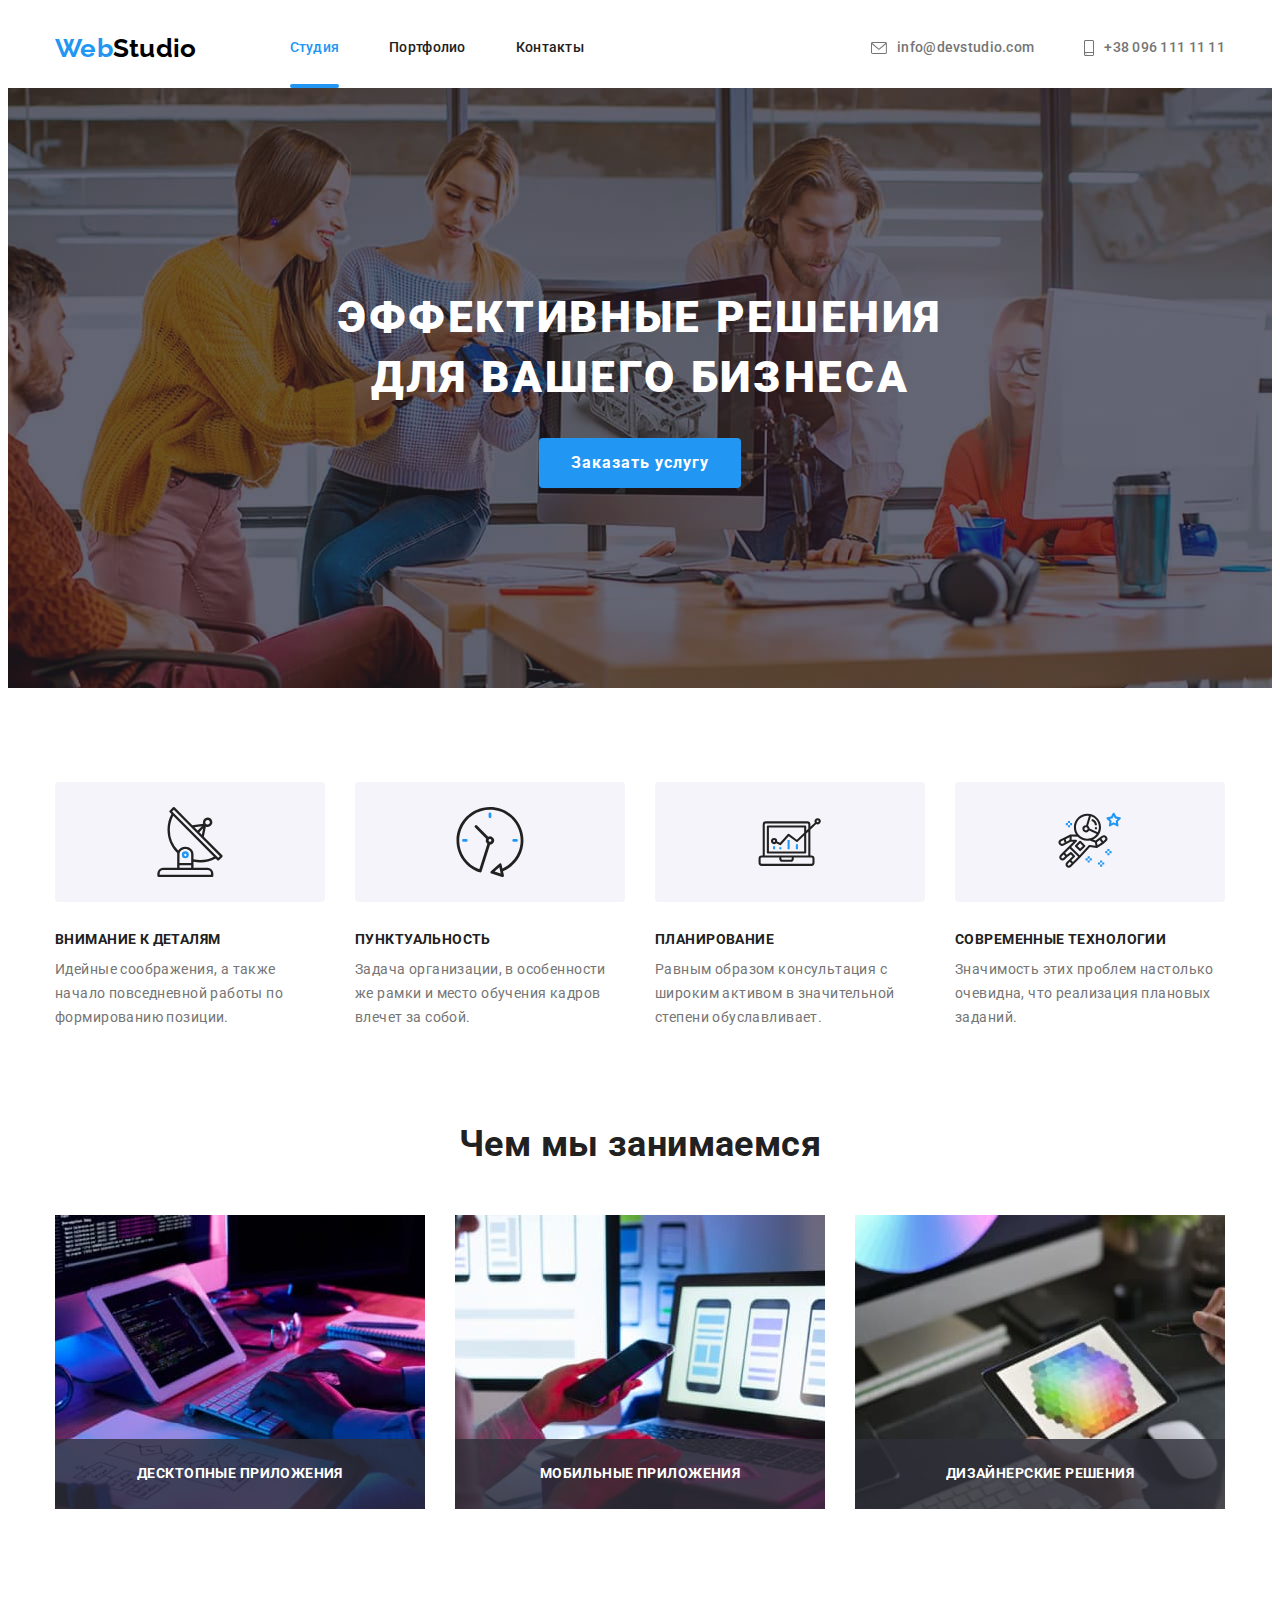
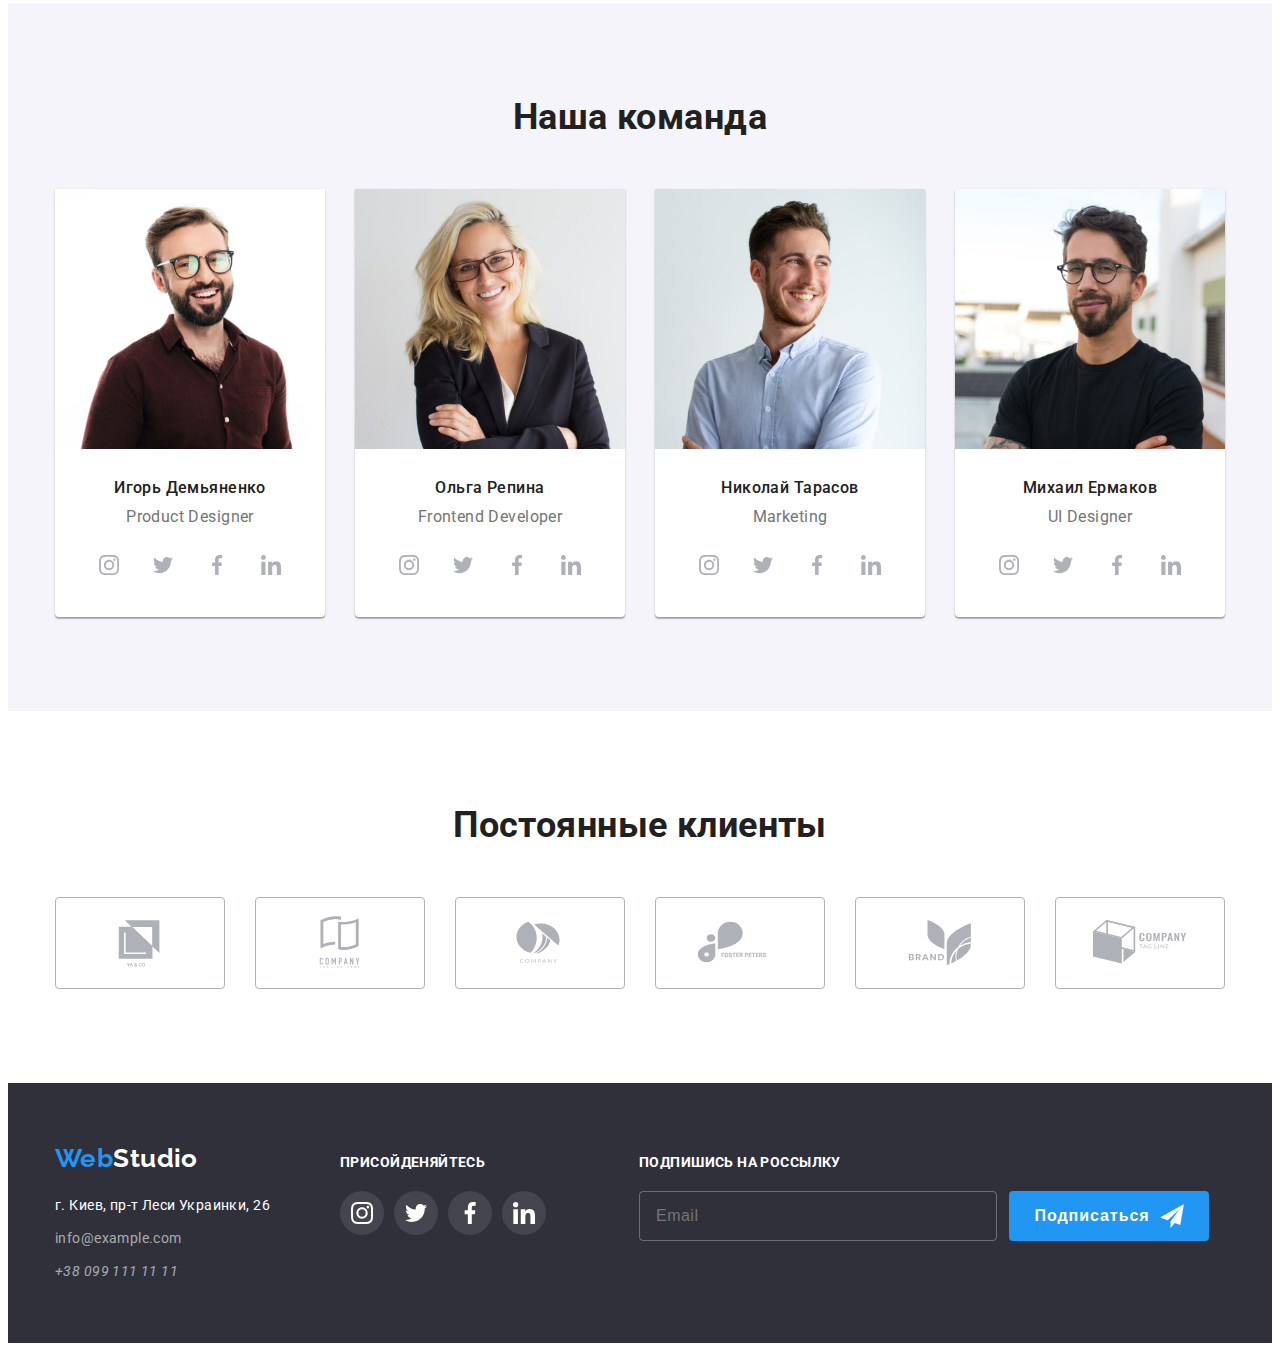
==== commit 22a719ec: "HM5" ====
--- a/index.html
+++ b/index.html
@@ -1,33 +1,45 @@
-  <!DOCTYPE html>
-  <html lang="ru">
-    <head>
-      <meta charset="UTF-8" />
-      <meta http-equiv="X-UA-Compatible" content="IE=edge" />
-      <meta name="viewport" content="width=device-width, initial-scale=1.0" />
-      <title>WebStudio</title>
-      <link rel="preconnect" href="https://fonts.googleapis.com" />
-      <link rel="preconnect" href="https://fonts.gstatic.com" crossorigin />
-      <link rel="stylesheet" href="https://cdnjs.cloudflare.com/ajax/libs/modern-normalize/1.1.0/modern-normalize.min.css" integrity="sha512-wpPYUAdjBVSE4KJnH1VR1HeZfpl1ub8YT/NKx4PuQ5NmX2tKuGu6U/JRp5y+Y8XG2tV+wKQpNHVUX03MfMFn9Q==" crossorigin="anonymous" referrerpolicy="no-referrer" />
-      <link
-        href="https://fonts.googleapis.com/css2?family=Raleway:wght@700&family=Roboto:wght@400;500;700;900&display=swap"
-        rel="stylesheet"
-      />
-      <link rel="stylesheet" href="./css/styles.css" />
-    </head>
-    <body>
-      <!-------------------- header --------------------->
-      <header class="header">
-        <div class="header-container container ">
+<!DOCTYPE html>
+<html lang="ru">
+  <head>
+    <meta charset="UTF-8" />
+    <meta http-equiv="X-UA-Compatible" content="IE=edge" />
+    <meta name="viewport" content="width=device-width, initial-scale=1.0" />
+    <title>WebStudio</title>
+    <link rel="preconnect" href="https://fonts.googleapis.com" />
+    <link rel="preconnect" href="https://fonts.gstatic.com" crossorigin />
+    <link
+      rel="stylesheet"
+      href="https://cdnjs.cloudflare.com/ajax/libs/modern-normalize/1.1.0/modern-normalize.min.css"
+      integrity="sha512-wpPYUAdjBVSE4KJnH1VR1HeZfpl1ub8YT/NKx4PuQ5NmX2tKuGu6U/JRp5y+Y8XG2tV+wKQpNHVUX03MfMFn9Q=="
+      crossorigin="anonymous"
+      referrerpolicy="no-referrer"
+    />
+    <link
+      href="https://fonts.googleapis.com/css2?family=Raleway:wght@700&family=Roboto:wght@400;500;700;900&display=swap"
+      rel="stylesheet"
+    />
+    <link rel="stylesheet" href="./css/styles.css" />
+  </head>
+  <body>
+    <!------------------- header --------------------->
+    <header class="header">
+      <div class="header-container container">
         <nav class="header-nav header-container">
-        <a href="./index.html" class="header-logo logo link" lang="en"
+          <a href="./index.html" class="header-logo logo link" lang="en"
             ><span class="logo-part">Web</span>Studio</a
           >
           <ul class="header-list list header-container">
             <li class="header-item">
-              <a href="./index.html" class="header-link header link accent current">Студия</a>
+              <a
+                href="./index.html"
+                class="header-link header link accent current"
+                >Студия</a
+              >
             </li>
             <li class="header-item">
-              <a href="./portfolio.html" class="header-link header link accent">Портфолио</a>
+              <a href="./portfolio.html" class="header-link header link accent"
+                >Портфолио</a
+              >
             </li>
             <li class="header-item">
               <a href="" class="header-link header link accent">Контакты</a>
@@ -36,38 +48,50 @@
         </nav>
         <ul class="header-address list header-container">
           <li class="header-contact">
-            <a href="mailto:info@devstudio.com" class="header-mail header link accent">
-            <svg class="mail-logo icon" width="16" height="12"><use href="./images/icon-svg.svg#icon-mail"></use></svg>
+            <a
+              href="mailto:info@devstudio.com"
+              class="header-mail header link accent"
+            >
+              <svg class="mail-logo icon" width="16" height="12">
+                <use href="./images/icon-svg.svg#icon-mail"></use>
+              </svg>
               info@devstudio.com
-          </a>
+            </a>
           </li>
-          <li class="header-contact ">
+          <li class="header-contact">
             <a href="tel:+380961111111" class="header-tel header link accent">
-            <svg class="phone-logo icon" width="10" height="16"><use href="./images/icon-svg.svg#icon-phone"></use></svg>
-            +38 096 111 11 11</a>
+              <svg class="phone-logo icon" width="10" height="16">
+                <use href="./images/icon-svg.svg#icon-phone"></use>
+              </svg>
+              +38 096 111 11 11</a
+            >
           </li>
         </ul>
+      </div>
+    </header>
+    <!-------------------- hero --------------------->
+    <main>
+      <section class="hero">
+        <div class="container">
+          <!--Эффективные решения для вашего бизнеса-->
+          <h1 class="hero-title">Эффективные решения для вашего бизнеса</h1>
+          <button type="button" class="hero-button" data-modal-open>
+            Заказать услугу
+          </button>
         </div>
-      </header>
-      <!-------------------- hero --------------------->
-      <main>
-        <section class="hero">
-          <div class="container">
-          <!--Эффективные решения для вашего бизнеса-->
-          <h1 class="hero-title">Эффективные решения  для вашего бизнеса</h1>
-          <button type="button" class="hero-button" data-modal-open>Заказать услугу</button>
-          </div>
-        </section>
-        <!-------------------- benefits --------------------->
-        
-        <section class="benefits section">
-          <!--скрыть при помощи css (скрытый текст)-->
-          <div class="container">
-            <h2 class="benefits-title visually-hidden">Особенности компании</h2>
+      </section>
+      <!-------------------- benefits --------------------->
+
+      <section class="benefits section">
+        <!--скрыть при помощи css (скрытый текст)-->
+        <div class="container">
+          <h2 class="benefits-title visually-hidden">Особенности компании</h2>
           <ul class="benefits-list list">
             <li class="benefits-item">
               <div class="benefits-img">
-                <svg class="benefits-icon" width="70" height="70"><use href="./images/icon-svg.svg#icon-antenna"></use></svg>
+                <svg class="benefits-icon" width="70" height="70">
+                  <use href="./images/icon-svg.svg#icon-antenna"></use>
+                </svg>
               </div>
               <h3 class="benefits-pre-text">Внимание к деталям</h3>
               <p class="benefits-text">
@@ -77,17 +101,21 @@
             </li>
             <li class="benefits-item">
               <div class="benefits-img">
-                <svg class="benefits-icon" width="70" height="70"><use href="./images/icon-svg.svg#icon-clock"></use></svg>
+                <svg class="benefits-icon" width="70" height="70">
+                  <use href="./images/icon-svg.svg#icon-clock"></use>
+                </svg>
               </div>
               <h3 class="benefits-pre-text">Пунктуальность</h3>
               <p class="benefits-text">
-                Задача организации, в особенности же рамки и место обучения кадров
-                влечет за собой.
+                Задача организации, в особенности же рамки и место обучения
+                кадров влечет за собой.
               </p>
             </li>
             <li class="benefits-item">
               <div class="benefits-img">
-                <svg class="benefits-icon" width="70" height="70"><use href="./images/icon-svg.svg#icon-diagram"></use></svg>
+                <svg class="benefits-icon" width="70" height="70">
+                  <use href="./images/icon-svg.svg#icon-diagram"></use>
+                </svg>
               </div>
               <h3 class="benefits-pre-text">Планирование</h3>
               <p class="benefits-text">
@@ -97,7 +125,9 @@
             </li>
             <li class="benefits-item">
               <div class="benefits-img">
-                <svg class="benefits-icon" width="70" height="70"><use href="./images/icon-svg.svg#icon-astronaut"></use></svg>
+                <svg class="benefits-icon" width="70" height="70">
+                  <use href="./images/icon-svg.svg#icon-astronaut"></use>
+                </svg>
               </div>
               <h3 class="benefits-pre-text">Современные технологии</h3>
               <p class="benefits-text">
@@ -105,58 +135,60 @@
                 плановых заданий.
               </p>
             </li>
-          </ul></div>
-        </section>
-        <!-------------------- inform --------------------->
-        <section class="inform section">
-        <div class=" container">  
+          </ul>
+        </div>
+      </section>
+      <!-------------------- inform --------------------->
+      <section class="inform section">
+        <div class="container">
           <h2 class="inform-title title">Чем мы занимаемся</h2>
           <ul class="inform-list list">
             <li class="inform-item">
               <div class="inform-img-thumb">
-              <img
-                src="./images/img.jpg"
-                alt="написание кода"
-                width="370"
-                height="294"
-                class="inform-image"
-              />
-              
-              <p class="text-inform">Десктопные приложения</p>
-                          </div>
+                <img
+                  src="./images/img.jpg"
+                  alt="написание кода"
+                  width="370"
+                  height="294"
+                  class="inform-image"
+                />
+
+                <p class="text-inform">Десктопные приложения</p>
+              </div>
             </li>
             <li class="inform-item">
               <div class="inform-img-thumb">
-              <img
-                src="./images/img-second.jpg"
-                alt="разработка интерфеса"
-                width="370"
-                height="294"
-                class="inform-image"
-              />
-              <p class="text-inform">Мобильные приложения</p>
-            </div>
+                <img
+                  src="./images/img-second.jpg"
+                  alt="разработка интерфеса"
+                  width="370"
+                  height="294"
+                  class="inform-image"
+                />
+                <p class="text-inform">Мобильные приложения</p>
+              </div>
             </li>
             <li class="inform-item">
               <div class="inform-img-thumb">
-              <img
-                src="./images/img-3.jpg"
-                alt="дизайн"
-                width="370"
-                height="294"
-                class="inform-image"
-              />
-              <p class="text-inform">Дизайнерские решения</p>
-            </div>
-            </li>
-          </ul></div>
-        </section>
-        <!-------------------- personal --------------------->
-        <section class="personal section">
-      <div class="container">   
-        <h2 class="personal-title title">Наша команда</h2>
+                <img
+                  src="./images/img-3.jpg"
+                  alt="дизайн"
+                  width="370"
+                  height="294"
+                  class="inform-image"
+                />
+                <p class="text-inform">Дизайнерские решения</p>
+              </div>
+            </li>
+          </ul>
+        </div>
+      </section>
+      <!-------------------- personal --------------------->
+      <section class="personal section">
+        <div class="container">
+          <h2 class="personal-title title">Наша команда</h2>
           <ul class="personal-list">
-            <li class="personal-item list" >
+            <li class="personal-item list">
               <img
                 src="./images/ProductDesigner.jpg"
                 alt="Product_Designer"
@@ -165,14 +197,58 @@
                 class="personal-image"
               />
               <div class="card-team">
-              <h3 class="personal-name">Игорь Демьяненко</h3>
-              <p class="personal-text">Product Designer</p>
-              <ul class="personal-soc list">
-                <li class="personal-soc-item"><a href="" target="blank" rel="nofollow noopener noreferrer" class="personal-soc-link link"><svg class="personal-soc-icon"><use href="./images/icon-svg.svg#icon-instagram"></use></svg></a></li>
-                <li class="personal-soc-item"><a href="" target="blank" rel="nofollow noopener noreferrer" class="personal-soc-link link"><svg class="personal-soc-icon"> <use href="./images/icon-svg.svg#icon-twitter"></use></svg></a></li>
-                <li class="personal-soc-item"><a href="" target="blank" rel="nofollow noopener noreferrer" class="personal-soc-link link"><svg class="personal-soc-icon"> <use href="./images/icon-svg.svg#icon-facebook"></use></svg></a></li>
-                <li class="personal-soc-item"><a href="" target="blank" rel="nofollow noopener noreferrer" class="personal-soc-link link"><svg class="personal-soc-icon"> <use href="./images/icon-svg.svg#icon-linkedin"></use></svg></a></li>
-              </ul>
+                <h3 class="personal-name">Игорь Демьяненко</h3>
+                <p class="personal-text">Product Designer</p>
+                <ul class="personal-soc list">
+                  <li class="personal-soc-item">
+                    <a
+                      href=""
+                      target="blank"
+                      rel="nofollow noopener noreferrer"
+                      class="personal-soc-link link"
+                      ><svg class="personal-soc-icon">
+                        <use
+                          href="./images/icon-svg.svg#icon-instagram"
+                        ></use></svg
+                    ></a>
+                  </li>
+                  <li class="personal-soc-item">
+                    <a
+                      href=""
+                      target="blank"
+                      rel="nofollow noopener noreferrer"
+                      class="personal-soc-link link"
+                      ><svg class="personal-soc-icon">
+                        <use
+                          href="./images/icon-svg.svg#icon-twitter"
+                        ></use></svg
+                    ></a>
+                  </li>
+                  <li class="personal-soc-item">
+                    <a
+                      href=""
+                      target="blank"
+                      rel="nofollow noopener noreferrer"
+                      class="personal-soc-link link"
+                      ><svg class="personal-soc-icon">
+                        <use
+                          href="./images/icon-svg.svg#icon-facebook"
+                        ></use></svg
+                    ></a>
+                  </li>
+                  <li class="personal-soc-item">
+                    <a
+                      href=""
+                      target="blank"
+                      rel="nofollow noopener noreferrer"
+                      class="personal-soc-link link"
+                      ><svg class="personal-soc-icon">
+                        <use
+                          href="./images/icon-svg.svg#icon-linkedin"
+                        ></use></svg
+                    ></a>
+                  </li>
+                </ul>
               </div>
             </li>
             <li class="personal-item list">
@@ -184,15 +260,59 @@
                 class="personal-image"
               />
               <div class="card-team">
-              <h3 class="personal-name">Ольга Репина</h3>
-              <p class="personal-text">Frontend Developer</p>
-            <ul class="personal-soc list">
-                <li class="personal-soc-item"><a href="" target="blank" rel="nofollow noopener noreferrer" class="personal-soc-link link"><svg class="personal-soc-icon"><use href="./images/icon-svg.svg#icon-instagram"></use></svg></a></li>
-                <li class="personal-soc-item"><a href="" target="blank" rel="nofollow noopener noreferrer" class="personal-soc-link link"><svg class="personal-soc-icon"> <use href="./images/icon-svg.svg#icon-twitter"></use></svg></a></li>
-                <li class="personal-soc-item"><a href="" target="blank" rel="nofollow noopener noreferrer" class="personal-soc-link link"><svg class="personal-soc-icon"> <use href="./images/icon-svg.svg#icon-facebook"></use></svg></a></li>
-                <li class="personal-soc-item"><a href="" target="blank" rel="nofollow noopener noreferrer" class="personal-soc-link link"><svg class="personal-soc-icon"> <use href="./images/icon-svg.svg#icon-linkedin"></use></svg></a></li>
-              </ul>
-            </div>
+                <h3 class="personal-name">Ольга Репина</h3>
+                <p class="personal-text">Frontend Developer</p>
+                <ul class="personal-soc list">
+                  <li class="personal-soc-item">
+                    <a
+                      href=""
+                      target="blank"
+                      rel="nofollow noopener noreferrer"
+                      class="personal-soc-link link"
+                      ><svg class="personal-soc-icon">
+                        <use
+                          href="./images/icon-svg.svg#icon-instagram"
+                        ></use></svg
+                    ></a>
+                  </li>
+                  <li class="personal-soc-item">
+                    <a
+                      href=""
+                      target="blank"
+                      rel="nofollow noopener noreferrer"
+                      class="personal-soc-link link"
+                      ><svg class="personal-soc-icon">
+                        <use
+                          href="./images/icon-svg.svg#icon-twitter"
+                        ></use></svg
+                    ></a>
+                  </li>
+                  <li class="personal-soc-item">
+                    <a
+                      href=""
+                      target="blank"
+                      rel="nofollow noopener noreferrer"
+                      class="personal-soc-link link"
+                      ><svg class="personal-soc-icon">
+                        <use
+                          href="./images/icon-svg.svg#icon-facebook"
+                        ></use></svg
+                    ></a>
+                  </li>
+                  <li class="personal-soc-item">
+                    <a
+                      href=""
+                      target="blank"
+                      rel="nofollow noopener noreferrer"
+                      class="personal-soc-link link"
+                      ><svg class="personal-soc-icon">
+                        <use
+                          href="./images/icon-svg.svg#icon-linkedin"
+                        ></use></svg
+                    ></a>
+                  </li>
+                </ul>
+              </div>
             </li>
             <li class="personal-item list">
               <img
@@ -203,14 +323,58 @@
                 class="personal-image"
               />
               <div class="card-team">
-              <h3 class="personal-name">Николай Тарасов</h3>
-              <p class="personal-text">Marketing</p>
-              <ul class="personal-soc list">
-                <li class="personal-soc-item"><a href="" target="blank" rel="nofollow noopener noreferrer" class="personal-soc-link link"><svg class="personal-soc-icon"><use href="./images/icon-svg.svg#icon-instagram"></use></svg></a></li>
-                <li class="personal-soc-item"><a href="" target="blank" rel="nofollow noopener noreferrer" class="personal-soc-link link"><svg class="personal-soc-icon"> <use href="./images/icon-svg.svg#icon-twitter"></use></svg></a></li>
-                <li class="personal-soc-item"><a href="" target="blank" rel="nofollow noopener noreferrer" class="personal-soc-link link"><svg class="personal-soc-icon"> <use href="./images/icon-svg.svg#icon-facebook"></use></svg></a></li>
-                <li class="personal-soc-item"><a href="" target="blank" rel="nofollow noopener noreferrer" class="personal-soc-link link"><svg class="personal-soc-icon"> <use href="./images/icon-svg.svg#icon-linkedin"></use></svg></a></li>
-              </ul>
+                <h3 class="personal-name">Николай Тарасов</h3>
+                <p class="personal-text">Marketing</p>
+                <ul class="personal-soc list">
+                  <li class="personal-soc-item">
+                    <a
+                      href=""
+                      target="blank"
+                      rel="nofollow noopener noreferrer"
+                      class="personal-soc-link link"
+                      ><svg class="personal-soc-icon">
+                        <use
+                          href="./images/icon-svg.svg#icon-instagram"
+                        ></use></svg
+                    ></a>
+                  </li>
+                  <li class="personal-soc-item">
+                    <a
+                      href=""
+                      target="blank"
+                      rel="nofollow noopener noreferrer"
+                      class="personal-soc-link link"
+                      ><svg class="personal-soc-icon">
+                        <use
+                          href="./images/icon-svg.svg#icon-twitter"
+                        ></use></svg
+                    ></a>
+                  </li>
+                  <li class="personal-soc-item">
+                    <a
+                      href=""
+                      target="blank"
+                      rel="nofollow noopener noreferrer"
+                      class="personal-soc-link link"
+                      ><svg class="personal-soc-icon">
+                        <use
+                          href="./images/icon-svg.svg#icon-facebook"
+                        ></use></svg
+                    ></a>
+                  </li>
+                  <li class="personal-soc-item">
+                    <a
+                      href=""
+                      target="blank"
+                      rel="nofollow noopener noreferrer"
+                      class="personal-soc-link link"
+                      ><svg class="personal-soc-icon">
+                        <use
+                          href="./images/icon-svg.svg#icon-linkedin"
+                        ></use></svg
+                    ></a>
+                  </li>
+                </ul>
               </div>
             </li>
             <li class="personal-item list">
@@ -222,61 +386,136 @@
                 class="personal-image"
               />
               <div class="card-team">
-              <h3 class="personal-name">Михаил Ермаков</h3>
-              <p class="personal-text">UI Designer</p>
-              <ul class="personal-soc list">
-                <li class="personal-soc-item"><a href="" target="blank" rel="nofollow noopener noreferrer" class="personal-soc-link link"><svg class="personal-soc-icon"><use href="./images/icon-svg.svg#icon-instagram"></use></svg></a></li>
-                <li class="personal-soc-item"><a href="" target="blank" rel="nofollow noopener noreferrer" class="personal-soc-link link"><svg class="personal-soc-icon"> <use href="./images/icon-svg.svg#icon-twitter"></use></svg></a></li>
-                <li class="personal-soc-item"><a href="" target="blank" rel="nofollow noopener noreferrer" class="personal-soc-link link"><svg class="personal-soc-icon"> <use href="./images/icon-svg.svg#icon-facebook"></use></svg></a></li>
-                <li class="personal-soc-item"><a href="" target="blank" rel="nofollow noopener noreferrer" class="personal-soc-link link"><svg class="personal-soc-icon"> <use href="./images/icon-svg.svg#icon-linkedin"></use></svg></a></li>
-              </ul>
-              </div>
-            </li>
-          </ul></div>
-        </section>
-      </main>
-      <!-------------------- client --------------------->
-      <section class="client-section section">
-        <div class="our-client container">
+                <h3 class="personal-name">Михаил Ермаков</h3>
+                <p class="personal-text">UI Designer</p>
+                <ul class="personal-soc list">
+                  <li class="personal-soc-item">
+                    <a
+                      href=""
+                      target="blank"
+                      rel="nofollow noopener noreferrer"
+                      class="personal-soc-link link"
+                      ><svg class="personal-soc-icon">
+                        <use
+                          href="./images/icon-svg.svg#icon-instagram"
+                        ></use></svg
+                    ></a>
+                  </li>
+                  <li class="personal-soc-item">
+                    <a
+                      href=""
+                      target="blank"
+                      rel="nofollow noopener noreferrer"
+                      class="personal-soc-link link"
+                      ><svg class="personal-soc-icon">
+                        <use
+                          href="./images/icon-svg.svg#icon-twitter"
+                        ></use></svg
+                    ></a>
+                  </li>
+                  <li class="personal-soc-item">
+                    <a
+                      href=""
+                      target="blank"
+                      rel="nofollow noopener noreferrer"
+                      class="personal-soc-link link"
+                      ><svg class="personal-soc-icon">
+                        <use
+                          href="./images/icon-svg.svg#icon-facebook"
+                        ></use></svg
+                    ></a>
+                  </li>
+                  <li class="personal-soc-item">
+                    <a
+                      href=""
+                      target="blank"
+                      rel="nofollow noopener noreferrer"
+                      class="personal-soc-link link"
+                      ><svg class="personal-soc-icon">
+                        <use
+                          href="./images/icon-svg.svg#icon-linkedin"
+                        ></use></svg
+                    ></a>
+                  </li>
+                </ul>
+              </div>
+            </li>
+          </ul>
+        </div>
+      </section>
+    </main>
+    <!-------------------- client --------------------->
+    <section class="client-section section">
+      <div class="our-client container">
         <h2 class="title-client title">Постоянные клиенты</h2>
         <ul class="list list-client">
           <li class="item-client">
-            <a href="" class="link client-link" target="_blank" rel="noreferrer noopener nofollow">
-              <svg class="client-icon" >
+            <a
+              href=""
+              class="link client-link"
+              target="_blank"
+              rel="noreferrer noopener nofollow"
+            >
+              <svg class="client-icon">
                 <use href="./images/icon-svg.svg#icon-yaco"></use>
               </svg>
             </a>
           </li>
           <li class="item-client">
-            <a href="" class="link client-link" target="_blank" rel="noreferrer noopener nofollow">
+            <a
+              href=""
+              class="link client-link"
+              target="_blank"
+              rel="noreferrer noopener nofollow"
+            >
               <svg class="client-icon">
                 <use href="./images/icon-svg.svg#icon-tagle-here"></use>
               </svg>
             </a>
           </li>
           <li class="item-client">
-            <a href="" class="link client-link" target="_blank" rel="noreferrer noopener nofollow">
+            <a
+              href=""
+              class="link client-link"
+              target="_blank"
+              rel="noreferrer noopener nofollow"
+            >
               <svg class="client-icon">
                 <use href="./images/icon-svg.svg#icon-company"></use>
               </svg>
             </a>
           </li>
           <li class="item-client">
-            <a href="" class="link client-link" target="_blank" rel="noreferrer noopener nofollow">
+            <a
+              href=""
+              class="link client-link"
+              target="_blank"
+              rel="noreferrer noopener nofollow"
+            >
               <svg class="client-icon">
                 <use href="./images/icon-svg.svg#icon-foster-peters"></use>
               </svg>
             </a>
           </li>
           <li class="item-client">
-            <a href="" class="link client-link" target="_blank" rel="noreferrer noopener nofollow">
+            <a
+              href=""
+              class="link client-link"
+              target="_blank"
+              rel="noreferrer noopener nofollow"
+            >
               <svg class="client-icon">
                 <use href="./images/icon-svg.svg#icon-brend"></use>
               </svg>
             </a>
           </li>
           <li class="item-client">
-            <a href="" class="link client-link" target="_blank" rel="noreferrer noopener nofollow">
+            <a
+              href=""
+              class="link client-link"
+              target="_blank"
+              rel="noreferrer noopener nofollow"
+            >
               <svg class="client-icon">
                 <use href="./images/icon-svg.svg#icon-company-tag-line"></use>
               </svg>
@@ -284,83 +523,188 @@
           </li>
         </ul>
       </div>
-      </section>
-        <!-------------------- contacts-footer --------------------->
-      
-      <footer class="footer ">
-        <div class="footer-container container">
-        <div class="footer-secsion " >
-        <a href="./index.html" class="footer-logo logo link" lang="en"
+    </section>
+    <!-------------------- contacts-footer --------------------->
+
+    <footer class="footer">
+      <div class="footer-container container">
+        <div class="footer-secsion">
+          <a href="./index.html" class="footer-logo logo link" lang="en"
             ><span class="logo-part">Web</span>Studio</a
           >
-        <address class="contact-footer ">
-          <ul class="contact-list list">
-            <li class="contact-item">
-              <a
-                href="https://goo.gl/maps/FX4csDSYSpoSxQZz6"
-                target="_blank"
-                rel="noopener nofollow noreferrer"
-                class="contact-link contact link btn-accent"
-              >
-                г. Киев, пр-т Леси Украинки, 26
-              </a>
-            </li>
-            <li class="contact-item">
-              <a href="mailto:info@example.com" class="contact-mail contact link btn-accent"
-                >info@example.com</a
-              >
-            </li>
-            <li class="contact-item">
-              <a href="tel:+380991111111" class="contact-tel contact link btn-accent"
-                >+38 099 111 11 11</a
-              >
-            </li>
-          </ul>
+          <address class="contact-footer">
+            <ul class="contact-list list">
+              <li class="contact-item">
+                <a
+                  href="https://goo.gl/maps/FX4csDSYSpoSxQZz6"
+                  target="_blank"
+                  rel="noopener nofollow noreferrer"
+                  class="contact-link contact link btn-accent"
+                >
+                  г. Киев, пр-т Леси Украинки, 26
+                </a>
+              </li>
+              <li class="contact-item">
+                <a
+                  href="mailto:info@example.com"
+                  class="contact-mail contact link btn-accent"
+                  >info@example.com</a
+                >
+              </li>
+              <li class="contact-item">
+                <a
+                  href="tel:+380991111111"
+                  class="contact-tel contact link btn-accent"
+                  >+38 099 111 11 11</a
+                >
+              </li>
+            </ul>
           </address>
         </div>
         <!-------------------- contacts-footer-soc --------------------->
-        <div>
+        <div class="contacts-footer-soc">
           <p class="text-footer-soc">Присойденяйтесь</p>
-            <ul class="list list-footer-soc">
-              <li class="item-footer-soc">
-                <a href="" target="_blank" rel="noreferrer nofollow noopener" class="link link-footer-soc">
-                  <svg class="icon-footer-soc">
-                    <use href="./images/icon-svg.svg#icon-instagram"></use>
-                  </svg>
-                </a>
-              </li>
-              <li class="item-footer-soc">
-                <a href="" target="_blank" rel="noreferrer nofollow noopener" class="link link-footer-soc">
-                  <svg class="icon-footer-soc">
-                    <use href="./images/icon-svg.svg#icon-twitter"></use>
-                  </svg>
-                </a>
-              </li>
-              <li class="item-footer-soc">
-                <a href="" target="_blank" rel="noreferrer nofollow noopener" class="link link-footer-soc">
-                  <svg class="icon-footer-soc">
-                    <use href="./images/icon-svg.svg#icon-facebook"></use>
-                  </svg>
-                </a>
-              </li>
-              <li class="item-footer-soc">
-                <a href="" target="_blank" rel="noreferrer nofollow noopener" class="link link-footer-soc">
-                  <svg class="icon-footer-soc">
-                    <use href="./images/icon-svg.svg#icon-linkedin"></use>
-                  </svg>
-                </a>
-              </li>
-            </ul>
+          <ul class="list list-footer-soc">
+            <li class="item-footer-soc">
+              <a
+                href=""
+                target="_blank"
+                rel="noreferrer nofollow noopener"
+                class="link link-footer-soc"
+              >
+                <svg class="icon-footer-soc">
+                  <use href="./images/icon-svg.svg#icon-instagram"></use>
+                </svg>
+              </a>
+            </li>
+            <li class="item-footer-soc">
+              <a
+                href=""
+                target="_blank"
+                rel="noreferrer nofollow noopener"
+                class="link link-footer-soc"
+              >
+                <svg class="icon-footer-soc">
+                  <use href="./images/icon-svg.svg#icon-twitter"></use>
+                </svg>
+              </a>
+            </li>
+            <li class="item-footer-soc">
+              <a
+                href=""
+                target="_blank"
+                rel="noreferrer nofollow noopener"
+                class="link link-footer-soc"
+              >
+                <svg class="icon-footer-soc">
+                  <use href="./images/icon-svg.svg#icon-facebook"></use>
+                </svg>
+              </a>
+            </li>
+            <li class="item-footer-soc">
+              <a
+                href=""
+                target="_blank"
+                rel="noreferrer nofollow noopener"
+                class="link link-footer-soc"
+              >
+                <svg class="icon-footer-soc">
+                  <use href="./images/icon-svg.svg#icon-linkedin"></use>
+                </svg>
+              </a>
+            </li>
+          </ul>
+        </div>
+        <!-------------------- subscription-tg  --------------------->
+        <div class="">
+          <p class="footer-email-tg">Подпишись на россылку</p>
+          <form class="thumb-subscription">
+            <input
+              type="email"
+              name="email-telegream"
+              class="subscription-tg"
+              placeholder="Email"
+            />
+            <button type="submit" class="button-tg">
+              Подписаться<svg class="icon-tg" width="24" height="24">
+                <use href="./images/icon-svg.svg#icon-send"></use>
+              </svg>
+            </button>
+          </form>
         </div>
       </div>
-    </section>
+    </footer>
+    <!-------------------- backdrop --------------------->
     <div class="backdrop is-hidden" data-modal>
-    <div class="modal">
-      <button type="button" class="icon-close" data-modal-close>
-        <svg class="icon-btn" width="18" height="18"><use href="./images/icon-svg.svg#icon-close"></use></svg>
-      </button>
-    </div>
+      <div class="modal">
+        <button type="button" class="icon-close" data-modal-close>
+          <svg class="icon-btn" width="18" height="18">
+            <use href="./images/icon-svg.svg#icon-close"></use>
+          </svg>
+        </button>
+
+        <p class="modal-title">Оставьте свои данные, мы вам перезвоним</p>
+        <form class="modal-form">
+          <div class="input-field">
+            <label for="name" class="label-form input-title">Имя</label>
+            <input
+              type="text"
+              name="name"
+              class="modal-input"
+              id="name"
+              required
+            />
+            <svg class="modal-svg" width="18" height="18">
+              <use href="./images/icon-svg.svg#icon-person"></use>
+            </svg>
+          </div>
+
+          <div class="input-field">
+            <label for="tel" class="label-form input-title">Телефон</label>
+            <input
+              type="tel"
+              name="tel"
+              class="modal-input"
+              id="tel"
+              required
+            />
+            <svg class="modal-svg" width="18" height="18">
+              <use href="./images/icon-svg.svg#icon-phone"></use>
+            </svg>
+          </div>
+
+          <div class="input-field">
+            <label for="email" class="label-form input-title">Почта</label>
+            <input
+              type="email"
+              name="mail"
+              class="modal-input"
+              id="email"
+              required
+            />
+            <svg class="modal-svg" width="18" height="18">
+              <use href="./images/icon-svg.svg#icon-email"></use>
+            </svg>
+          </div>
+
+          <div class="input-field-coment">
+            <label for="user-comment" class="label-form input-title"
+              >Комментарий</label
+            >
+            <textarea
+              class="modal-text label-form input-title"
+              id="user-comment"
+              placeholder="Ваш комментарий"
+            ></textarea>
+          </div>
+
+          <label for="politic"></label>
+          <input type="radio" id="politic" name="politic" />
+
+          <button type="submit">Отправить</button>
+        </form>
+      </div>
     </div>
     <script src="./js/modal.js"></script>
-    </body>
-  </html>+  </body>
+</html>
--- a/css/styles.css
+++ b/css/styles.css
@@ -27,6 +27,7 @@
   --back-inform-text-color: rgba(47, 48, 58, 0.8);
   --timing-function: cubic-bezier(0.4, 0, 0.2, 1);
   --backdrop-back-color: rgba(0, 0, 0, 0.2);
+  --moadal-title-color: #212121;
 }
 body {
   font-family: 'Roboto', sans-serif;
@@ -442,6 +443,9 @@
 
 /* ----------------contacts-footer-soc------------------ */
 
+.contacts-footer-soc {
+  margin-right: 93px;
+}
 .list-footer-soc {
   display: flex;
   gap: 10px;
@@ -484,6 +488,69 @@
   width: 22px;
   height: 22px;
   fill: currentColor;
+}
+/*--------------------- subscription-tg --------------------*/
+
+.footer-email-tg {
+  font-weight: 700;
+  font-size: 14px;
+  line-height: 1.14;
+  letter-spacing: 0.03em;
+  text-transform: uppercase;
+  margin-bottom: 20px;
+  color: var(--btn-white-color);
+}
+.thumb-subscription {
+  position: relative;
+  display: flex;
+  text-align: center;
+}
+.tg-lable {
+  position: absolute;
+  top: 50%;
+  transform: translateY(-50%);
+  padding-left: 16px;
+  color: var(--footer-text-white);
+}
+.subscription-tg {
+  width: 358px;
+  height: 50px;
+  border: 1px solid rgba(255, 255, 255, 0.3);
+  box-shadow: (0px 4px 4px rgba(0, 0, 0, 0.15));
+  border-radius: 4px;
+  background-color: transparent;
+  color: var(--footer-text-white);
+
+  font-weight: 400;
+  font-size: 16px;
+  line-height: 1.25;
+  letter-spacing: 0.03em;
+  margin-right: 12px;
+  padding-left: 16px;
+  transition-property: border-color;
+  transition-duration: 250ms;
+  transition-timing-function: cubic-bezier(0.4, 0, 0.2, 1);
+  cursor: pointer;
+}
+.subscription-tg:focus,
+.subscription-tg:hover {
+  border-color: var(--accent-blue-color);
+}
+.button-tg {
+  display: flex;
+  justify-content: center;
+  align-items: center;
+  font-weight: 700;
+  font-size: 16px;
+  line-height: 1.88;
+  letter-spacing: 0.06em;
+  color: var(--btn-white-color);
+  background-color: var(--btn-back-color);
+  width: 200px;
+  height: 50px;
+}
+.icon-tg {
+  margin-left: 10px;
 }
 /*--------------------- portfolio --------------------*/
 .header-portfolio {
@@ -615,6 +682,7 @@
   transition-duration: 250ms;
   transition-timing-function: cubic-bezier(0.4, 0, 0.2, 1);
   opacity: 1;
+  padding: 40px;
 }
 .backdrop.is-hidden .modal {
   transform: translate(-50%, -50%) scale(0);
@@ -643,3 +711,57 @@
   visibility: hidden;
   pointer-events: none;
 }
+
+.modal-title {
+  font-weight: 700;
+  font-size: 20px;
+  line-height: 1.15;
+  letter-spacing: 0.03em;
+  color: var(--moadal-title-color);
+  margin-bottom: 12px;
+}
+.modal-form {
+}
+.modal-input {
+  width: 100%;
+  height: 40px;
+  border: 1px solid rgba(33, 33, 33, 0.2);
+  border-radius: 4px;
+  padding-left: 42px;
+}
+.label-form {
+}
+.input-title {
+  display: block;
+  margin-bottom: 4px;
+
+  font-size: 12px;
+  line-height: 1.16;
+  letter-spacing: 0.01em;
+}
+.input-field {
+  position: relative;
+  margin-bottom: 10px;
+}
+.modal-text {
+  width: 100%;
+  height: 120px;
+  border: 1px solid rgba(33, 33, 33, 0.2);
+  border-radius: 4px;
+  resize: none;
+  padding: 12px 16px;
+}
+.modal-text::placeholder {
+  font-size: 12px;
+  line-height: 1.16;
+  letter-spacing: 0.01em;
+  color: rgba(117, 117, 117, 0.5);
+}
+.input-field-coment {
+  margin-bottom: 21px;
+}
+.modal-svg {
+  position: absolute;
+  top: 0;
+  left: 0;
+}
